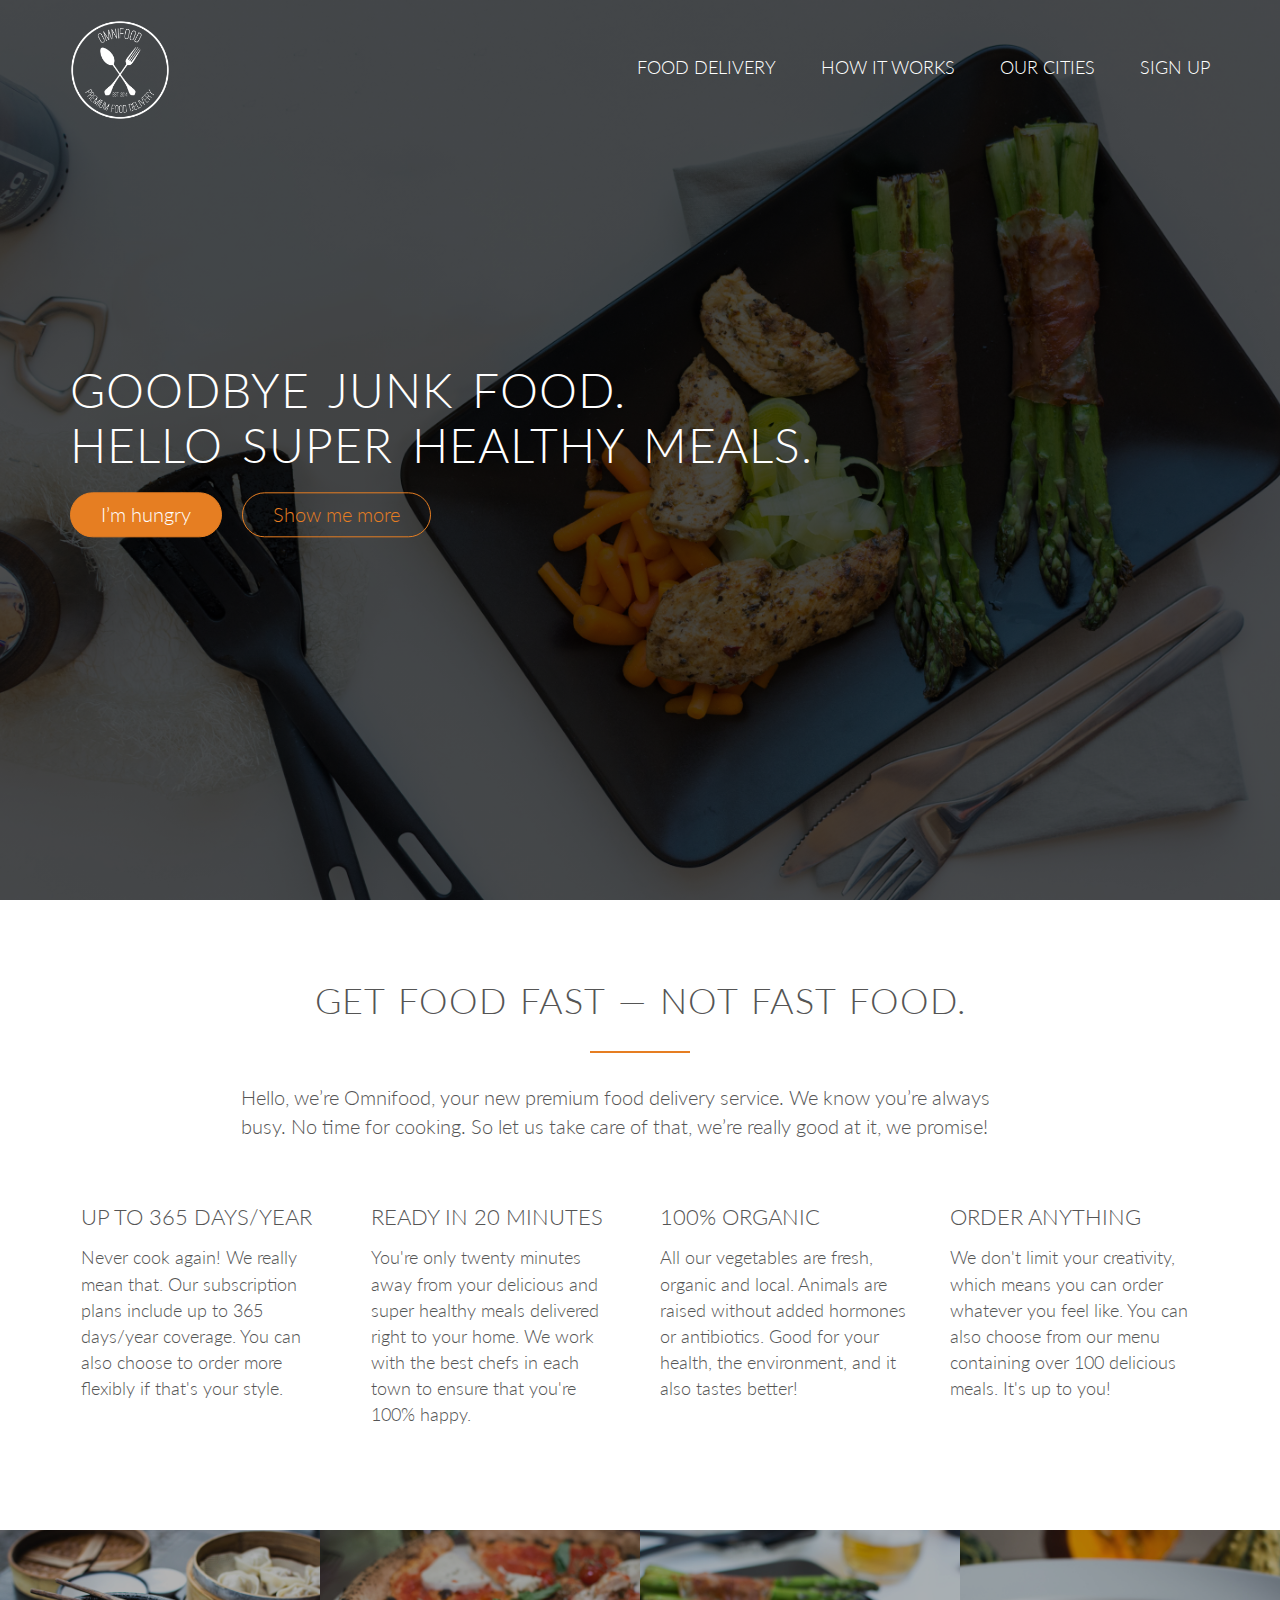
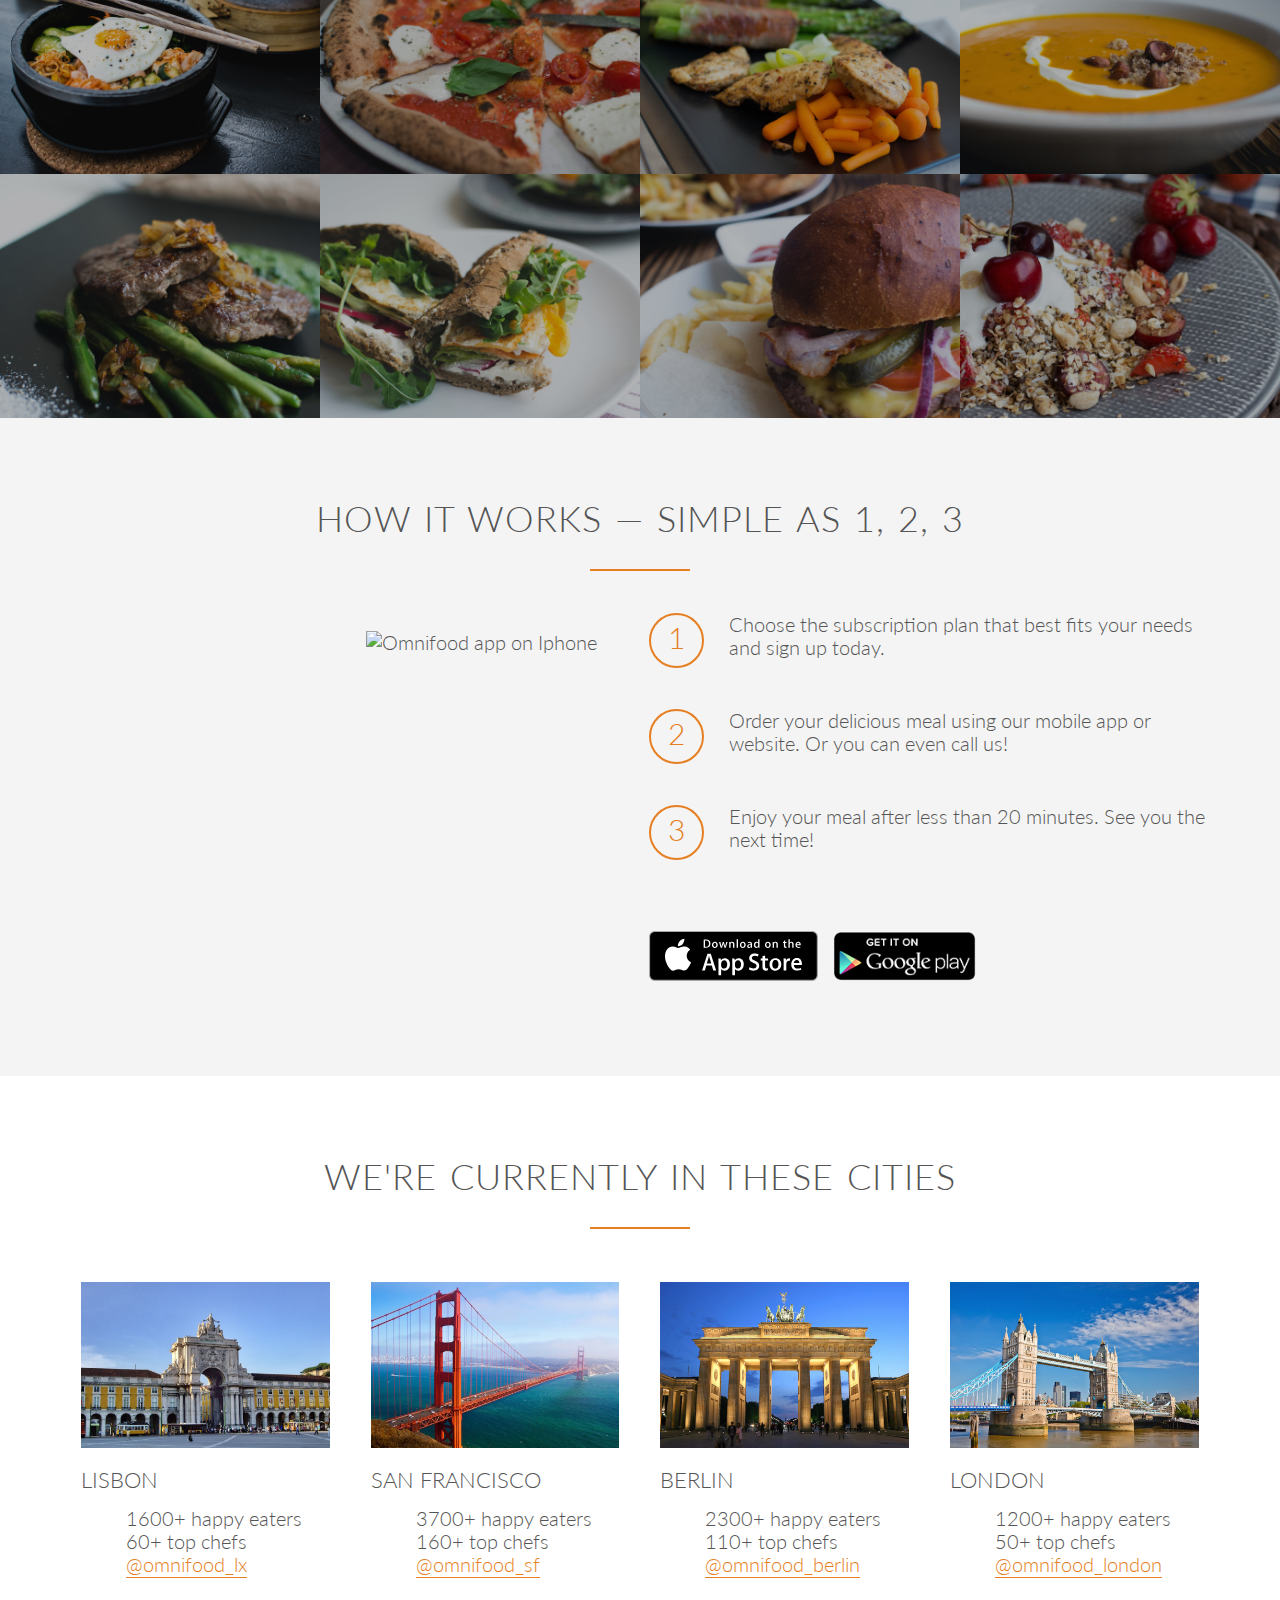
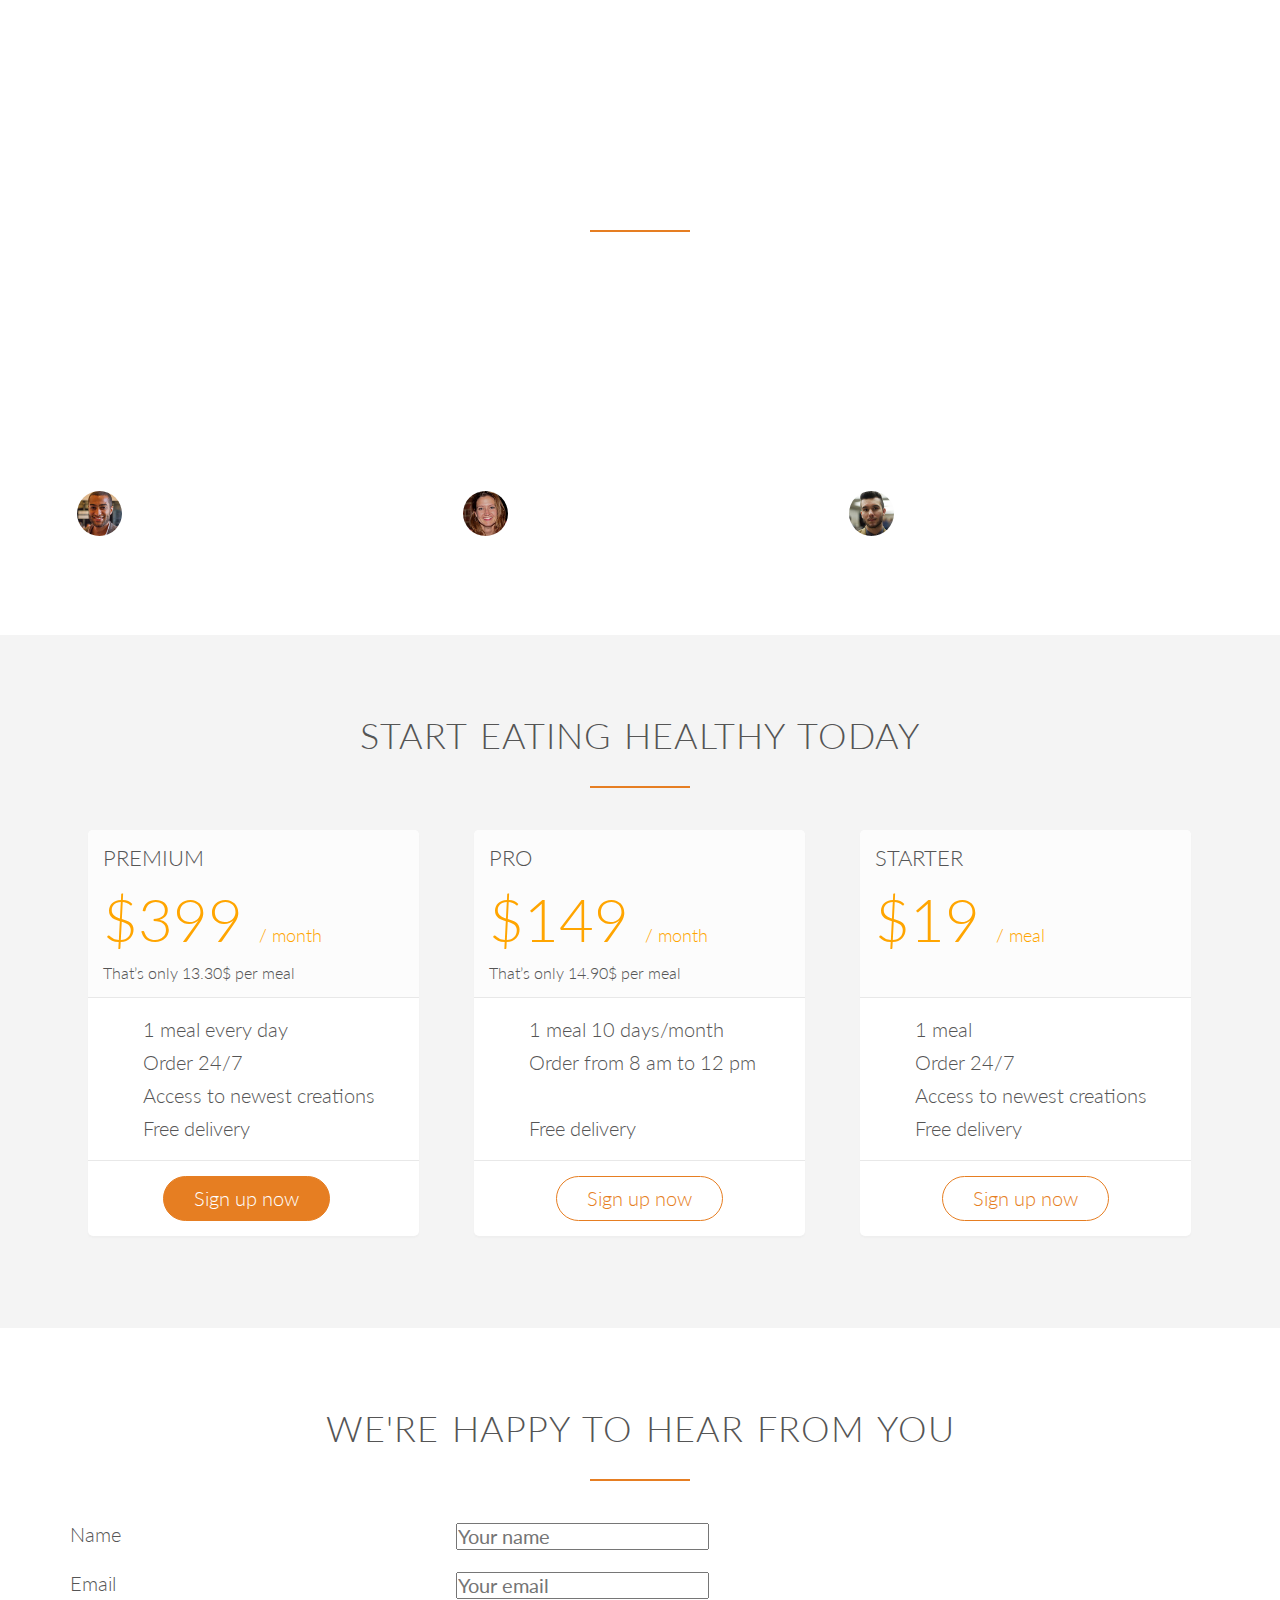
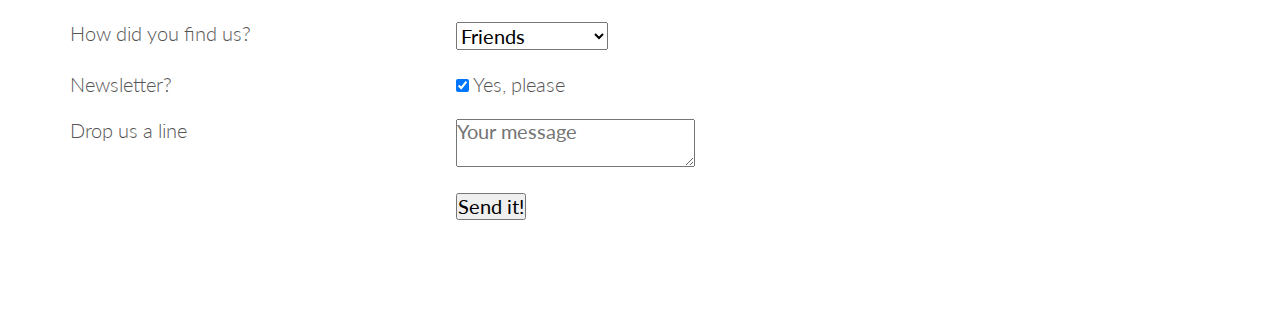
==== Omnifood/index.html @ b16c2796 "Added Form" ====
<!DOCTYPE html>
<html lang="en" dir="ltr">
  <head>
    <link rel="stylesheet" type="text/css" href="vendors/css/normalize.css">
    <link rel="stylesheet" type="text/css" href="vendors/css/Grid.css">
    <script src="https://unpkg.com/ionicons@4.2.2/dist/ionicons.js"></script>
    <link rel="stylesheet" type="text/css" href="resources/css/style.css">
    <link href="https://fonts.googleapis.com/css?family=Lato:100,300,300i,400" rel="stylesheet">
    <title>Omnifood</title>
  </head>
  <body>
    <header>
      <nav>
        <div class="row">
          <img src="resources/img/logo-white.png" alt="Omnifood logo" class="logo">
          <ul class="main-nav">
            <li><a href="#">Food delivery</a></li>
            <li><a href="#">How it works</a></li>
            <li><a href="#">Our cities</a></li>
            <li><a href="#">Sign up</a></li>
          </ul>
        </div>
      </nav>
      <div class="hero-text-box">
        <h1>Goodbye junk food.<br>Hello super healthy meals.</h1>
        <a class="btn btn-full" href="#">I’m hungry</a>
        <a class="btn btn-ghost"href="#">Show me more</a>
      </div>
    </header>
<!-- section features -->
    <section class="section-features">
      <div class="row">
        <h2>Get food fast &mdash; not fast food.</h2>
        <p class="long-copy">
          Hello, we’re Omnifood, your new premium food delivery service. We know you’re always busy. No time for cooking. So let us take care of that, we’re really good at it, we promise!
        </p>
      </div>

      <div class="row">
        <div class="col span-1-of-4 box">
          <ion-icon name="infinite"></ion-icon>
          <h3>Up to 365 days/year</h3>
          <p>
            Never cook again! We really mean that. Our subscription plans include up to 365 days/year coverage. You can also choose to order more flexibly if that's your style.
          </p>
        </div>

        <div class="col span-1-of-4 box">
          <ion-icon name="stopwatch"></ion-icon>
          <h3>Ready in 20 minutes</h3>
          <p>
            You're only twenty minutes away from your delicious and super healthy meals delivered right to your home. We work with the best chefs in each town to ensure that you're 100% happy.
          </p>
        </div>

        <div class="col span-1-of-4 box">
          <ion-icon name="nutrition"></ion-icon>
          <h3>100% organic</h3>
          <p>
            All our vegetables are fresh, organic and local. Animals are raised without added hormones or antibiotics. Good for your health, the environment, and it also tastes better!
          </p>
        </div>

        <div class="col span-1-of-4 box">
          <ion-icon name="cart"></ion-icon>
          <h3>Order anything</h3>
          <p>
            We don't limit your creativity, which means you can order whatever you feel like. You can also choose from our menu containing over 100 delicious meals. It's up to you!
          </p>
        </div>
      </div>
    </section>
<!-- Meals -->
      <section class="section-meals">
        <ul class="meals-showcase clearfix">
          <li>
            <figure class="meal-photo">
              <img src="resources/img/1.jpg" alt="Korean bibimbap with egg and vegetables">
            </figure>
          </li>

          <li>
            <figure class="meal-photo">
              <img src="resources/img/2.jpg" alt="Simple italian pizza with cherry tomatoes">
            </figure>
          </li>

          <li>
            <figure class="meal-photo">
              <img src="resources/img/3.jpg" alt="Chicken breast steak with vegetables ">
            </figure>
          </li>

          <li>
            <figure class="meal-photo">
              <img src="resources/img/4.jpg" alt="Autumn pumpkin soup">
            </figure>
          </li>
        </ul>
        <ul class="meals-showcase clearfix">
          <li>
            <figure class="meal-photo">
              <img src="resources/img/5.jpg" alt="Paleo beef steak with vegetables">
            </figure>
          </li>

          <li>
            <figure class="meal-photo">
              <img src="resources/img/6.jpg" alt="Healthy baguette with egg and vegetables">
            </figure>
          </li>

          <li>
            <figure class="meal-photo">
              <img src="resources/img/7.jpg" alt="Burger with cheddar and bacon">
            </figure>
          </li>

          <li>
            <figure class="meal-photo">
              <img src="resources/img/8.jpg" alt="Granola with cherries and strawberries">
            </figure>
          </li>
        </ul>
      </section>
<!-- how it works -->
      <section class="section-steps">
        <div class="row">
          <h2>How it works &mdash; Simple as 1, 2, 3</h2>
        </div>
        <div class="row">
          <div class="col span-1-of-2 steps-box">
            <img src="resources/img/app-Iphone.png" alt="Omnifood app on Iphone" class="app-screen">
          </div>
          <div class="col span-1-of-2">
            <div class="works-step">
              <div>1</div>
              <p>Choose the subscription plan that best fits your needs and sign up today.</p>
            </div>

            <div class="works-step">
              <div>2</div>
              <p>Order your delicious meal using our mobile app or website. Or you can even call us!</p>
            </div>

            <div class="works-step">
              <div>3</div>
              <p>Enjoy your meal after less than 20 minutes. See you the next time!</p>
            </div>

            <a href="#" class="btn-app"><img src="resources/img/download-app.svg" alt="App store Button"></a>
            <a href="#" class="btn-app"><img src="resources/img/download-app-android.png" alt="Play store Button"></a>
          </div>
        </div>
      </section>
<!-- section cities-->
      <section class="section-cities">
        <div class="row">
          <h2>We're currently in these cities</h2>
        </div>
<!-- Lisbon -->
        <div class="row">
          <div class="col span-1-of-4 box">
            <img src="resources/img/lisbon-3.jpg" alt="Lisbon">
            <h3>Lisbon</h3>
              <div class="city-feature">
                <ion-icon name="person"></ion-icon>
                1600+ happy eaters
              </div>

              <div class="city-feature">
                <ion-icon name="star"></ion-icon>
                60+ top chefs
              </div>

              <div class="city-feature">
                <ion-icon name="logo-twitter"></ion-icon>
                  <a href="#">@omnifood_lx</a>
              </div>
            </div>
<!-- san francisco -->
            <div class="col span-1-of-4 box">
              <img src="resources/img/san-francisco.jpg" alt="san francisco">
              <h3>San Francisco</h3>
                <div class="city-feature">
                  <ion-icon name="person"></ion-icon>
                  3700+ happy eaters
                </div>

                <div class="city-feature">
                  <ion-icon name="star"></ion-icon>
                  160+ top chefs
                </div>

                <div class="city-feature">
                  <ion-icon name="logo-twitter"></ion-icon>
                    <a href="#">@omnifood_sf</a>
                </div>
              </div>
<!-- Berlin -->
              <div class="col span-1-of-4 box">
                <img src="resources/img/berlin.jpg" alt="Berlin">
                <h3>Berlin</h3>
                  <div class="city-feature">
                    <ion-icon name="person"></ion-icon>
                    2300+ happy eaters
                  </div>

                  <div class="city-feature">
                    <ion-icon name="star"></ion-icon>
                    110+ top chefs
                  </div>

                  <div class="city-feature">
                    <ion-icon name="logo-twitter"></ion-icon>
                      <a href="#">@omnifood_berlin</a>
                  </div>
                </div>
<!-- London -->
                <div class="col span-1-of-4 box">
                  <img src="resources/img/london.jpg" alt="London">
                  <h3>London</h3>
                    <div class="city-feature">
                      <ion-icon name="person"></ion-icon>
                      1200+ happy eaters
                    </div>

                    <div class="city-feature">
                      <ion-icon name="star"></ion-icon>
                      50+ top chefs
                    </div>

                    <div class="city-feature">
                      <ion-icon name="logo-twitter"></ion-icon>
                      <a href="#">@omnifood_london</a>
                    </div>
                  </div>
                </div>
              </section>
  <!-- section testimonials-->
      <section class="section-testimonials">
        <div class="row">
          <h2>Our customers can't live without us</h2>
        </div>
        <div class="row">
          <div class="col span-1-of-3">
            <blockquote>
              Omnifood is just awesome! I just launched a startup which leaves me with no time for cooking, so Omnifood is a life-saver. Now that I got used to it, I couldn't live without my daily meals!
            <cite><img src="resources/img/customer-1.jpg" alt="Alberto Duncan">Alberto Duncan</cite>
            </blockquote>
          </div>

          <div class="col span-1-of-3">
            <blockquote>
              Inexpensive, healthy and great-tasting meals, delivered right to my home. We have lots of food delivery here in Lisbon, but no one comes even close to Omifood. Me and my family are so in love!
            <cite><img src="resources/img/customer-2.jpg" alt="Joana Silva">Joana Silva</cite>
            </blockquote>
          </div>

          <div class="col span-1-of-3">
            <blockquote>
              I was looking for a quick and easy food delivery service in San Franciso. I tried a lot of them and ended up with Omnifood. Best food delivery service in the Bay Area. Keep up the great work!
            <cite><img src="resources/img/customer-3.jpg" alt="Milton Chapman">Milton Chapman</cite>
            </blockquote>
          </div>
        </div>

      </section>


    <section class="section-plans">
      <div class="row">
        <h2>Start eating healthy today</h2>
        <div class="row">
          <div class="col span-1-of-3">
            <div class="plan-box">
              <div>
                <h3>Premium</h3>
                <p class="plan-price">$399 <span>/ month</span></p>
                <p class="plan-price-meal">That’s only 13.30$ per meal</p>
              </div>
              <div>
                <ul>
                  <li><ion-icon name="checkmark"></ion-icon>1 meal every day</li>
                  <li><ion-icon name="checkmark"></ion-icon>Order 24/7</li>
                  <li><ion-icon name="checkmark"></ion-icon>Access to newest creations</li>
                  <li><ion-icon name="checkmark"></ion-icon>Free delivery</li>

                </ul>
              </div>
              <div>
                <a href="#" class="btn btn-full">Sign up now</a>
              </div>
            </div>
          </div>
<!-- Pro -->
              <div class="col span-1-of-3">
                <div class="plan-box">
                  <div>
                    <h3>Pro</h3>
                    <p class="plan-price">$149 <span>/ month</span></p>
                    <p class="plan-price-meal">That’s only 14.90$ per meal</p>
                  </div>
                  <div>
                    <ul>
                      <li><ion-icon name="checkmark"></ion-icon>1 meal 10 days/month</li>
                      <li><ion-icon name="checkmark"></ion-icon>Order from 8 am to 12 pm</li>
                      <li><ion-icon name="close"></ion-icon></li>
                      <li><ion-icon name="checkmark"></ion-icon>Free delivery</li>

                    </ul>
                  </div>
                  <div>
                    <a href="#" class="btn btn-ghost">Sign up now</a>
                  </div>
                </div>
              </div>
<!-- starter -->
                  <div class="col span-1-of-3">
                    <div class="plan-box">
                      <div>
                        <h3>Starter</h3>
                        <p class="plan-price">$19 <span>/ meal</span></p>
                        <p class="plan-price-meal">&nbsp;</p>
                      </div>
                      <div>
                        <ul>
                          <li><ion-icon name="checkmark"></ion-icon>1 meal</li>
                          <li><ion-icon name="checkmark"></ion-icon>Order 24/7</li>
                          <li><ion-icon name="checkmark"></ion-icon>Access to newest creations</li>
                          <li><ion-icon name="checkmark"></ion-icon>Free delivery</li>

                        </ul>
                      </div>
                      <div>
                        <a href="#" class="btn btn-ghost">Sign up now</a>
                      </div>
                    </div>
                  </div>




            </div>
          </div>
        </div>
      </div>
    </section>
<!--FORM --->
  <section class="section-form">
    <div class="row">
      <h2>We're happy to hear from you</h2>
    </div>
    <div class="row">
      <form class="contact-form" action="#" method="post">
        <div class="row">
          <div class="col span-1-of-3">
            <label for="name">Name</label>
          </div>
          <div class="col span-2-of-3">
            <input type="text" name="name" id="name" placeholder="Your name" required>
          </div>
        </div>

        <div class="row">
          <div class="col span-1-of-3">
            <label for="email">Email</label>
          </div>
          <div class="col span-2-of-3">
            <input type="email" name="email" id="email" placeholder="Your email" required>
          </div>
        </div>

        <div class="row">
          <div class="col span-1-of-3">
            <label for="find-us">How did you find us?</label>
          </div>
          <div class="col span-2-of-3">
            <select id="find-us" name="find-us">
              <option value="friends" selected>Friends</option>
              <option value="search">Search engine</option>
              <option value="ad">Advertisement</option>
              <option value="other">Other</option>
            </select>
          </div>
        </div>

        <div class="row">
          <div class="col span-1-of-3">
            <label>Newsletter?</label>
          </div>
          <div class="col span-2-of-3">
            <input type="checkbox" name="news" id="news" checked> Yes, please
          </div>
        </div>

        <div class="row">
          <div class="col span-1-of-3">
            <label>Drop us a line</label>
          </div>
          <div class="col span-2-of-3">
            <textarea name="message" placeholder="Your message"></textarea>
          </div>
        </div>

        <div class="row">
          <div class="col span-1-of-3">
            <label>&nbsp;</label>
          </div>
          <div class="col span-2-of-3">
            <input type="submit" value="Send it!">
          </div>
        </div>

      </form>
    </div>
  </section>

  </body>
</html>
---- Omnifood/vendors/css/Grid.css ----
/*  SECTIONS  ============================================================================= */

.section {
	clear: both;
	padding: 0px;
	margin: 0px;
}

/*  GROUPING  ============================================================================= */

.row {
    zoom: 1; /* For IE 6/7 (trigger hasLayout) */
}

.row:before,
.row:after {
    content:"";
    display:table;
}
.row:after {
    clear:both;
}

/*  GRID COLUMN SETUP   ==================================================================== */

.col {
	display: block;
	float:left;
	margin: 1% 0 1% 1.6%;
}

.col:first-child { margin-left: 0; } /* all browsers except IE6 and lower */


/*  REMOVE MARGINS AS ALL GO FULL WIDTH AT 480 PIXELS */

@media only screen and (max-width: 480px) {
	.col { 
		/*margin: 1% 0 1% 0%;*/
        margin: 0;
	}
}


/*  GRID OF TWO   ============================================================================= */


.span-2-of-2 {
	width: 100%;
}

.span-1-of-2 {
	width: 49.2%;
}

/*  GO FULL WIDTH AT LESS THAN 480 PIXELS */

@media only screen and (max-width: 480px) {
	.span-2-of-2 {
		width: 100%; 
	}
	.span-1-of-2 {
		width: 100%; 
	}
}


/*  GRID OF THREE   ============================================================================= */

	
.span-3-of-3 {
	width: 100%; 
}

.span-2-of-3 {
	width: 66.13%; 
}

.span-1-of-3 {
	width: 32.26%; 
}


/*  GO FULL WIDTH AT LESS THAN 480 PIXELS */

@media only screen and (max-width: 480px) {
	.span-3-of-3 {
		width: 100%; 
	}
	.span-2-of-3 {
		width: 100%; 
	}
	.span-1-of-3 {
		width: 100%;
	}
}

/*  GRID OF FOUR   ============================================================================= */

	
.span-4-of-4 {
	width: 100%; 
}

.span-3-of-4 {
	width: 74.6%; 
}

.span-2-of-4 {
	width: 49.2%; 
}

.span-1-of-4 {
	width: 23.8%; 
}


/*  GO FULL WIDTH AT LESS THAN 480 PIXELS */

@media only screen and (max-width: 480px) {
	.span-4-of-4 {
		width: 100%; 
	}
	.span-3-of-4 {
		width: 100%; 
	}
	.span-2-of-4 {
		width: 100%; 
	}
	.span-1-of-4 {
		width: 100%; 
	}
}


/*  GRID OF FIVE   ============================================================================= */

	
.span-5-of-5 {
	width: 100%;
}

.span-4-of-5 {
  	width: 79.68%; 
}

.span-3-of-5 {
  	width: 59.36%; 
}

.span-2-of-5 {
  	width: 39.04%;
}

.span-1-of-5 {
  	width: 18.72%;
}


/*  GO FULL WIDTH AT LESS THAN 480 PIXELS */

@media only screen and (max-width: 480px) {
	.span-5-of-5 {
		width: 100%; 
	}
	.span-4-of-5 {
		width: 100%; 
	}
	.span-3-of-5 {
		width: 100%; 
	}
	.span-2-of-5 {
		width: 100%; 
	}
	.span-1-of-5 {
		width: 100%; 
	}
}


/*  GRID OF SIX   ============================================================================= */


.span-6-of-6 {
	width: 100%;
}

.span-5-of-6 {
  	width: 83.06%;
}

.span-4-of-6 {
  	width: 66.13%;
}

.span-3-of-6 {
  	width: 49.2%;
}

.span-2-of-6 {
  	width: 32.26%;
}

.span-1-of-6 {
  	width: 15.33%;
}


/*  GO FULL WIDTH AT LESS THAN 480 PIXELS */

@media only screen and (max-width: 480px) {
	.span-6-of-6 {
		width: 100%; 
	}
	.span-5-of-6 {
		width: 100%; 
	}
	.span-4-of-6 {
		width: 100%; 
	}
	.span-3-of-6 {
		width: 100%; 
	}
	.span-2-of-6 {
		width: 100%; 
	}
	.span-1-of-6 {
		width: 100%; 
	}
}



/*  GRID OF SEVEN   ============================================================================= */


.span-7-of-7 {
	width: 100%;
}

.span-6-of-7 {
	width: 85.48%;
}

.span-5-of-7 {
  	width: 70.97%;
}

.span-4-of-7 {
  	width: 56.45%;
}

.span-3-of-7 {
  	width: 41.94%;
}

.span-2-of-7 {
  	width: 27.42%;
}

.span-1-of-7 {
  	width: 12.91%;
}


/*  GO FULL WIDTH AT LESS THAN 480 PIXELS */

@media only screen and (max-width: 480px) {
	.span-7-of-7 {
		width: 100%; 
	}
	.span-6-of-7 {
		width: 100%; 
	}
	.span-5-of-7 {
		width: 100%; 
	}
	.span-4-of-7 {
		width: 100%; 
	}
	.span-3-of-7 {
		width: 100%; 
	}
	.span-2-of-7 {
		width: 100%; 
	}
	.span-1-of-7 {
		width: 100%; 
	}
}


/*  GRID OF EIGHT   ============================================================================= */

	
.span-8-of-8 {
	width: 100%;
}

.span-7-of-8 {
	width: 87.3%; 
}

.span-6-of-8 {
	width: 74.6%; 
}

.span-5-of-8 {
	width: 61.9%; 
}

.span-4-of-8 {
	width: 49.2%; 
}

.span-3-of-8 {
	width: 36.5%;
}

.span-2-of-8 {
	width: 23.8%; 
}

.span-1-of-8 {
	width: 11.1%; 
}


/*  GO FULL WIDTH AT LESS THAN 480 PIXELS */

@media only screen and (max-width: 480px) {
	.span-8-of-8 {
		width: 100%; 
	}
	.span-7-of-8 {
		width: 100%; 
	}
	.span-6-of-8 {
		width: 100%; 
	}
	.span-5-of-8 {
		width: 100%; 
	}
	.span-4-of-8 {
		width: 100%; 
	}
	.span-3-of-8 {
		width: 100%; 
	}
	.span-2-of-8 {
		width: 100%; 
	}
	.span-1-of-8 {
		width: 100%; 
	}
}


/*  GRID OF NINE   ============================================================================= */


.span-9-of-9 {
	width: 100%;
}

.span-8-of-9 {
	width: 88.71%;
}

.span-7-of-9 {
	width: 77.42%; 
}

.span-6-of-9 {
	width: 66.13%; 
}

.span-5-of-9 {
	width: 54.84%; 
}

.span-4-of-9 {
	width: 43.55%; 
}

.span-3-of-9 {
	width: 32.26%;
}

.span-2-of-9 {
	width: 20.97%; 
}

.span-1-of-9 {
	width: 9.68%; 
}


/*  GO FULL WIDTH AT LESS THAN 480 PIXELS */

@media only screen and (max-width: 480px) {
	.span-9-of-9 {
		width: 100%; 
	}
	.span-8-of-9 {
		width: 100%; 
	}
	.span-7-of-9 {
		width: 100%; 
	}
	.span-6-of-9 {
		width: 100%; 
	}
	.span-5-of-9 {
		width: 100%; 
	}
	.span-4-of-9 {
		width: 100%; 
	}
	.span-3-of-9 {
		width: 100%; 
	}
	.span-2-of-9 {
		width: 100%; 
	}
	.span-1-of-9 {
		width: 100%; 
	}
}


/*  GRID OF TEN   ============================================================================= */


.span-10-of-10 {
	width: 100%;
}

.span-9-of-10 {
	width: 89.84%;
}

.span-8-of-10 {
	width: 79.68%;
}

.span-7-of-10 {
	width: 69.52%; 
}

.span-6-of-10 {
	width: 59.36%; 
}

.span-5-of-10 {
	width: 49.2%; 
}

.span-4-of-10 {
	width: 39.04%; 
}

.span-3-of-10 {
	width: 28.88%;
}

.span-2-of-10 {
	width: 18.72%; 
}

.span-1-of-10 {
	width: 8.56%; 
}


/*  GO FULL WIDTH AT LESS THAN 480 PIXELS */

@media only screen and (max-width: 480px) {
	.span-10-of-10 {
		width: 100%; 
	}
	.span-9-of-10 {
		width: 100%; 
	}
	.span-8-of-10 {
		width: 100%; 
	}
	.span-7-of-10 {
		width: 100%; 
	}
	.span-6-of-10 {
		width: 100%; 
	}
	.span-5-of-10 {
		width: 100%; 
	}
	.span-4-of-10 {
		width: 100%; 
	}
	.span-3-of-10 {
		width: 100%; 
	}
	.span-2-of-10 {
		width: 100%; 
	}
	.span-1-of-10 {
		width: 100%; 
	}
}


/*  GRID OF ELEVEN   ============================================================================= */

.span-11-of-11 {
	width: 100%;
}

.span-10-of-11 {
	width: 90.76%;
}

.span-9-of-11 {
	width: 81.52%;
}

.span-8-of-11 {
	width: 72.29%;
}

.span-7-of-11 {
	width: 63.05%; 
}

.span-6-of-11 {
	width: 53.81%; 
}

.span-5-of-11 {
	width: 44.58%; 
}

.span-4-of-11 {
	width: 35.34%; 
}

.span-3-of-11 {
	width: 26.1%;
}

.span-2-of-11 {
	width: 16.87%; 
}

.span-1-of-11 {
	width: 7.63%; 
}


/*  GO FULL WIDTH AT LESS THAN 480 PIXELS */

@media only screen and (max-width: 480px) {
	.span-11-of-11 {
		width: 100%; 
	}
	.span-10-of-11 {
		width: 100%; 
	}
	.span-9-of-11 {
		width: 100%; 
	}
	.span-8-of-11 {
		width: 100%; 
	}
	.span-7-of-11 {
		width: 100%; 
	}
	.span-6-of-11 {
		width: 100%; 
	}
	.span-5-of-11 {
		width: 100%; 
	}
	.span-4-of-11 {
		width: 100%; 
	}
	.span-3-of-11 {
		width: 100%; 
	}
	.span-2-of-11 {
		width: 100%; 
	}
	.span-1-of-11 {
		width: 100%; 
	}
}


/*  GRID OF TWELVE   ============================================================================= */

.span-12-of-12 {
	width: 100%;
}

.span-11-of-12 {
	width: 91.53%;
}

.span-10-of-12 {
	width: 83.06%;
}

.span-9-of-12 {
	width: 74.6%;
}

.span-8-of-12 {
	width: 66.13%;
}

.span-7-of-12 {
	width: 57.66%; 
}

.span-6-of-12 {
	width: 49.2%; 
}

.span-5-of-12 {
	width: 40.73%; 
}

.span-4-of-12 {
	width: 32.26%; 
}

.span-3-of-12 {
	width: 23.8%;
}

.span-2-of-12 {
	width: 15.33%; 
}

.span-1-of-12 {
	width: 6.86%; 
}


/*  GO FULL WIDTH AT LESS THAN 480 PIXELS */

@media only screen and (max-width: 480px) {
	.span-12-of-12 {
		width: 100%; 
	}
	.span-11-of-12 {
		width: 100%; 
	}
	.span-10-of-12 {
		width: 100%; 
	}
	.span-9-of-12 {
		width: 100%; 
	}
	.span-8-of-12 {
		width: 100%; 
	}
	.span-7-of-12 {
		width: 100%; 
	}
	.span-6-of-12 {
		width: 100%; 
	}
	.span-5-of-12 {
		width: 100%; 
	}
	.span-4-of-12 {
		width: 100%; 
	}
	.span-3-of-12 {
		width: 100%; 
	}
	.span-2-of-12 {
		width: 100%; 
	}
	.span-1-of-12 {
		width: 100%; 
	}
}
---- Omnifood/resources/css/style.css ----
/*
orange color: #e67e22;
*/
/* ------------------------------------- */
/* BASIC SETUP */
/* --------------------------------------*/

* {
  margin: 0;
  padding: 0;
  box-sizing: border-box;
}

html {
  background-color: #fff;
  color: #555;
  font-family: 'Lato', 'Arial', sans-serif;
  font-weight: 300;
  font-size: 20px;
  text-rendering: optimizeLegibility;
}

.clearfix {zoom: 1}
.clearfix:after{
  content: '.';
  clear: both;
  display: block;
  height: 0;
  visibility: hidden;
}


/* ------------------------------------- */
/* REUSABLE COMPONENTS */
/* --------------------------------------*/

.row {
  max-width: 1140px;
  margin: 0 auto;
}

section {
  padding: 80px 0;
}

.box{
  padding: 1%;
}
/* -------HEADINGS------- */

h1,
h2,
h3 {
  font-weight: 300;
  text-transform: uppercase;
}

h1{
  margin: 0;
  margin-bottom: 20px;
  color: #fff;
  font-size: 240%;
  word-spacing: 5px;
  letter-spacing: 1px;
}

h2 {
  font-size: 180%;
  word-spacing: 2px;
  text-align: center;
  margin-bottom: 30px;
  letter-spacing: 1px;
}

h2:after{
  display: block;
  height: 2px;
  background-color:#e67e22;
  content: "";
  width: 100px;
  margin: 0 auto;
  margin-top: 30px;
}

h3 {
  font-size: 110%;
  margin-bottom: 15px;
}
/* ------PARAGRAPHS------*/

.long-copy {
  line-height: 145%;
  width: 70%;
  margin-left: 15%;
}

.box p{
  font-size: 90%;
  line-height: 145%;
}

/* ------ICONS------*/

ion-icon {
  font-size: 300%;
  display: block;
  color: #e67e22;
  margin-bottom: 10px;
}

.city-feature ion-icon  {
  display: inline-block;
  width: 30px;
  text-align: center;
  font-size: 130%;
  color: #e67e22;
  line-height: 200%;
  vertical-align: middle;
  margin-top: -5px;
  margin-right: 10px;
}

.plan-box ion-icon  {
  display: inline-block;
  width: 30px;
  text-align: center;
  font-size: 130%;
  color: #e67e22;
  line-height: 200%;
  vertical-align: middle;
  margin-top: -5px;
  margin-right: 10px;
}

/* ------LINKS------*/

a:link,
a:visited{
  color: #e67e22;
  text-decoration: none;
  border-bottom: 1px solid #e67e22;
  padding-bottom: 1px;
  transition: border-bottom 0.2s, color 0.2s;
}

a:hover,
a:active{
  color: #555;
  border: 1px solid transparent;
}

/* ------BUTTONS------*/

.btn:link,
.btn:visited {
  display: inline-block;
  padding: 10px 30px;
  font-weight: 300;
  text-decoration: none;
  border-radius: 200px;
  transition: background-color 0.2s, border 0.2s, color 0.2s;
}

.btn-full:link,
.btn-full:visited {
  background-color: #e67e22;
  border: 1px solid #e67e22;
  color: #fff;
  margin-right: 15px;
}

.btn-ghost:link,
.btn-ghost:visited {
  border: 1px solid #e67e22;
  color: #e67e22;
}

.btn:hover,
.btn:active{
  background-color: #cf6d17;
}

.btn-full:hover,
.btn-full:active {
  background-color: #cf6d17;
}

.btn-ghost:hover,
.btn-ghost:active {
  border: 1px solid #cf6d17;
  color: #fff;
}

/* ------------------------------------- */
/* HEADER */
/* --------------------------------------*/

header {
  background-image: linear-gradient(rgba(0, 0, 0, 0.7), rgba(0, 0, 0, 0.7)), url(img/hero.jpg);
  background-size: cover;
  background-position: center;
  height: 100vh;
  background-attachment: fixed;
}

.hero-text-box {
  position: absolute;
  width: 1140px;
  top: 50%;
  left: 50%;
  transform: translate(-50%, -50%);
}

.logo {
  height: 100px;
  width: auto;
  float: left;
  margin-top: 20px;
}

.main-nav {
  float: right;
  list-style: none;
  margin-top: 55px;
}

.main-nav li {
  display: inline-block;
  margin-left: 40px;
}

.main-nav li a:link,
.main-nav li a:visited {
  padding: 8px 0;
  color: #fff;
  text-decoration: none;
  text-transform: uppercase;
  font-size: 90%;
  border-bottom: 2px solid transparent;
  transition: border-bottom 0.2s;
}

.main-nav li a:hover,
.main-nav li a:active {
  border-bottom: 2px solid #e67e22;
}


/* ------------------------------------- */
/* FEATURES */
/* --------------------------------------*/

.section-features .long-copy{
  margin-bottom: 30px;
}

/* ------------------------------------- */
/* MEALS */
/* --------------------------------------*/

.section-meals {
  padding: 0;
}

.meals-showcase {
  list-style: none;
  width: 100%;
}

.meals-showcase li {
  display: block;
  float:left;
  width: 25%;
}
.meal-photo{
  width: 100%;
  margin: 0;
  overflow: hidden;
  background-color: #000
}

.meal-photo img {
  opacity: 0.7;
  width: 100%;
  height: auto;
  transform: scale(1.15);
  transition: transform 0.5s, opacity 0.5s;
}

.meal-photo img:hover {
  opacity: 1;
  transform: scale(1.03);

}


/* ------------------------------------- */
/* HOW IT WORKS */
/* --------------------------------------*/

.section-steps {
  background-color: #f4f4f4;
}

.steps-box:first-child {
  text-align: right;
  padding-right: 3%;
  margin-top: 30px;
}

.steps-box:last-child {
  padding-left: 3%;
  margin-top: 70px;
}

.app-screen {
  width: 40%;
}

.works-step {
  margin-bottom: 50px;
}

.works-step:last-of-type{
  margin-bottom: 80px;
}

.works-step div{
  color: #e67e22;
  border: 2px solid #e67e22;
  display: inline-block;
  border-radius: 50%;
  height: 55px;
  width: 55px;
  text-align: center;
  padding: 5px;
  float: left;
  font-size: 150%;
  margin-right: 25px;
}

.btn-app:link,
.btn-app:visited{
  border: 0;
}

.btn-app img{
  height: 50px;
  width: auto;
  margin-right: 10px;
}


/* ------------------------------------- */
/* CITIES */
/* --------------------------------------*/

.box img{
  width: 100%;
  height: auto;
  margin-bottom: 15px;
}

.city-feature{

}




/* ------------------------------------- */
/* TESTIMONIALS */
/* --------------------------------------*/

.section-testimonials {
  background-image: linear-gradient(rgba(0, 0, 0, 0.8), rgba(0, 0, 0, 0.8)), url(img/back-customers.jpg);
  background-size: cover;
  color: #fff;
  background-attachment: fixed;
}

blockquote {
  padding: 2%;
  font-style: italic;
  line-height: 145%;
  position:relative;
  margin-top: 40px;
}

blockquote:before{
  content: "\201C";
  font-size: 500%;
  display: block;
  position: absolute;
  top: -5px;
  left: -5px;
}

cite {
  font-size: 90%;
  margin-top: 25px;
  display: block;
}

cite img{
  height: 45px;
  border-radius: 50%;
  margin-right: 10px;
  vertical-align: middle;
}




/* ------------------------------------- */
/* SIGN UP */
/* --------------------------------------*/

.section-plans{
  background-color: #f4f4f4;
}

.plan-box {
  background-color: #fff;
  border-radius: 5px;
  width: 90%;
  margin-left: 5%;
  box-shadow: 0 2px 2px #efefef;
}

.plan-box div{
  padding: 15px;
  border-bottom: 1px solid #e8e8e8;
}

.plan-box div:first-child{
  background-color: #fcfcfc;
  border-top-left-radius: 5px;
  border-top-right-radius: 5px;
}

.plan-box div:last-child{
  text-align: center;
  border: none;
}

.plan-price {
  font-size: 300%;
  margin-bottom: 10px;
  font-weight: 300;
  color: orange;
}

.plan-price span{
  font-size: 30%;
  font-weight: 300;
}

.plan-price-meal{
  font-size: 80%;
}

.plan-box ul{
  list-style: none;
}

.plan-box li {
  padding: 5px 0;
}
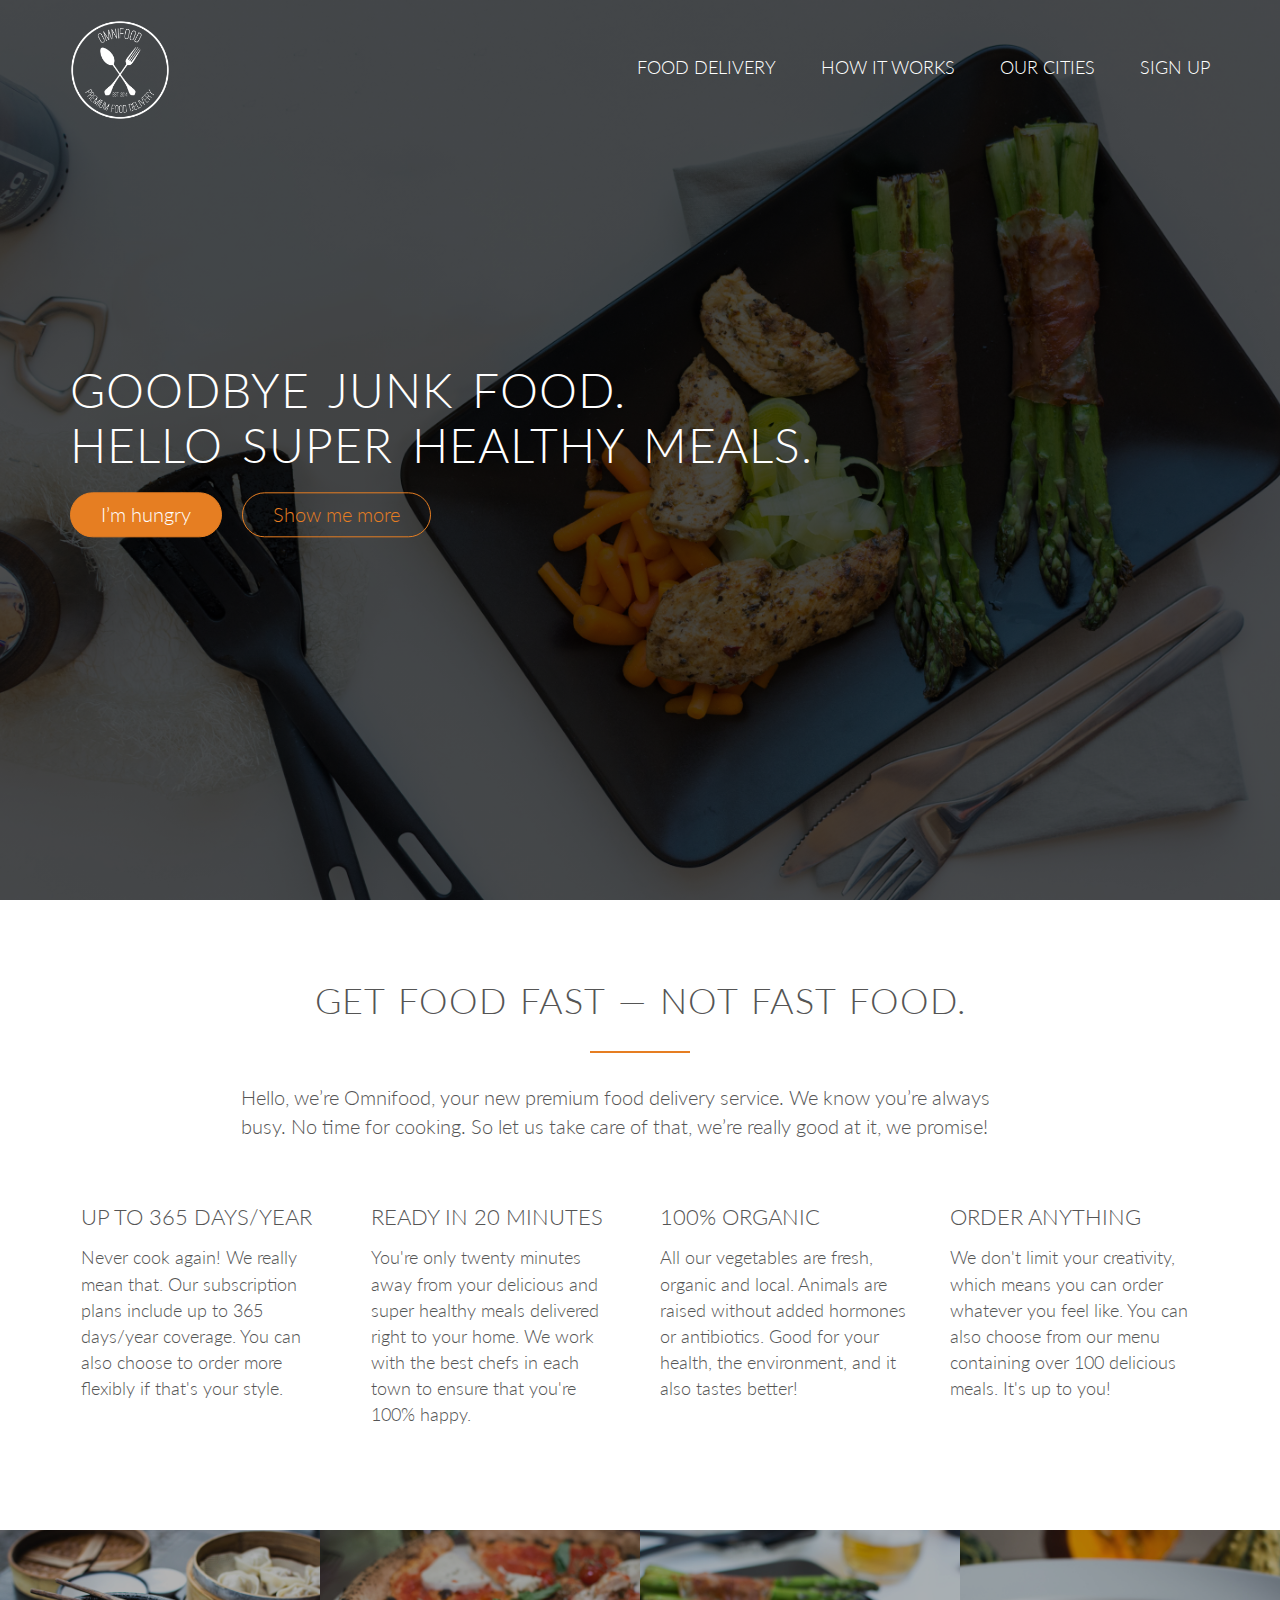
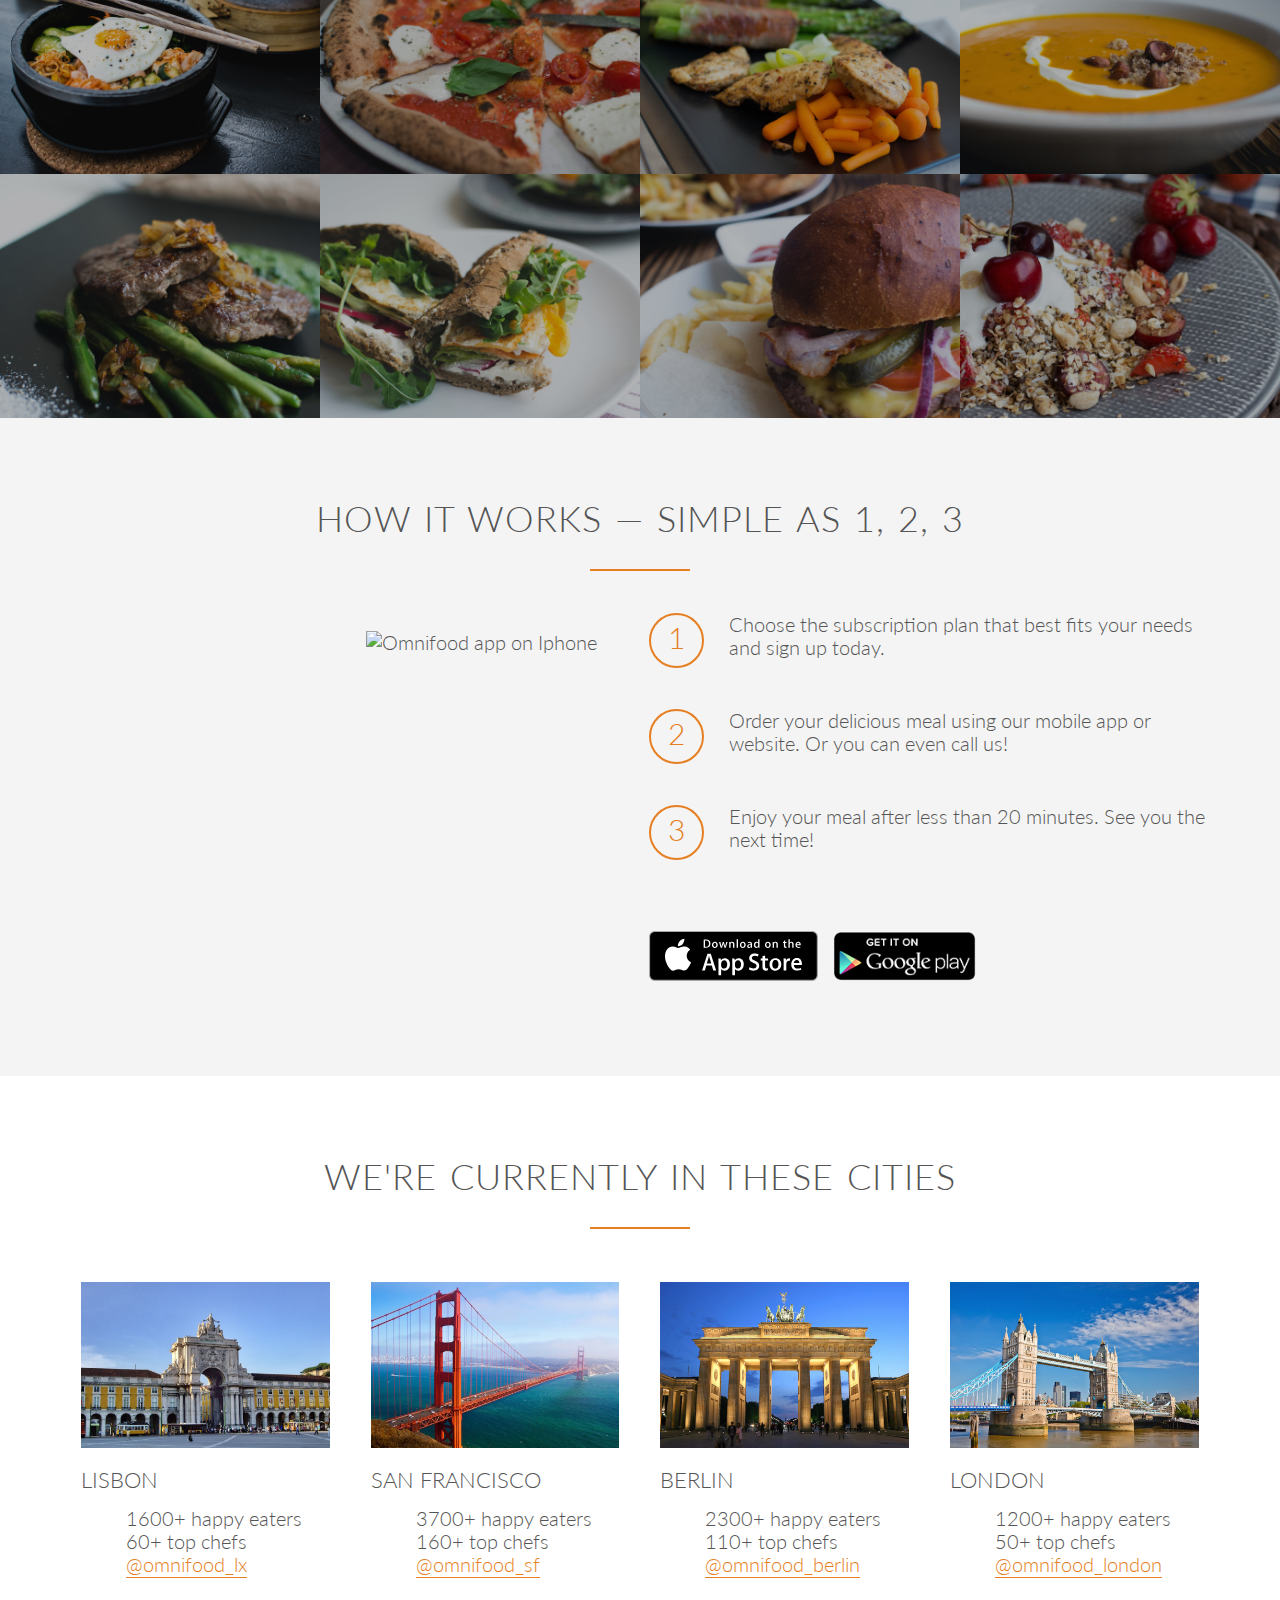
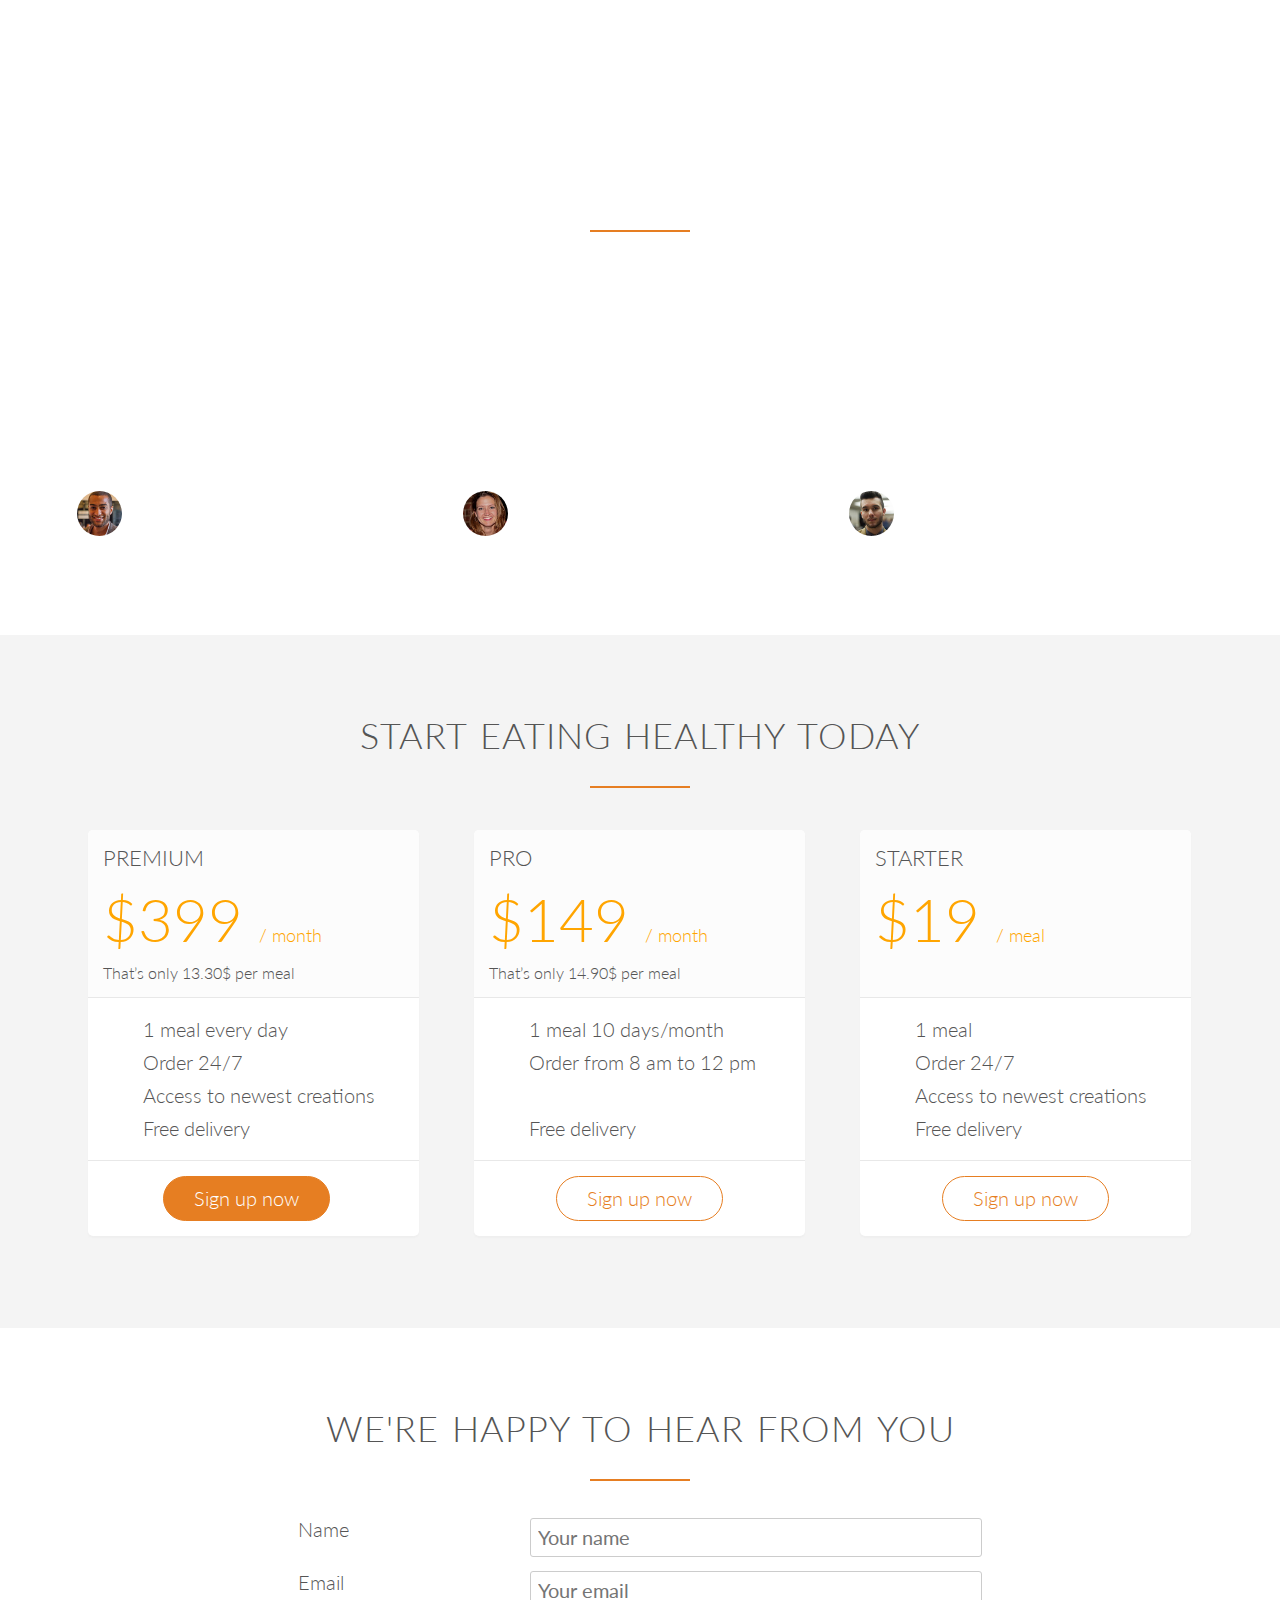
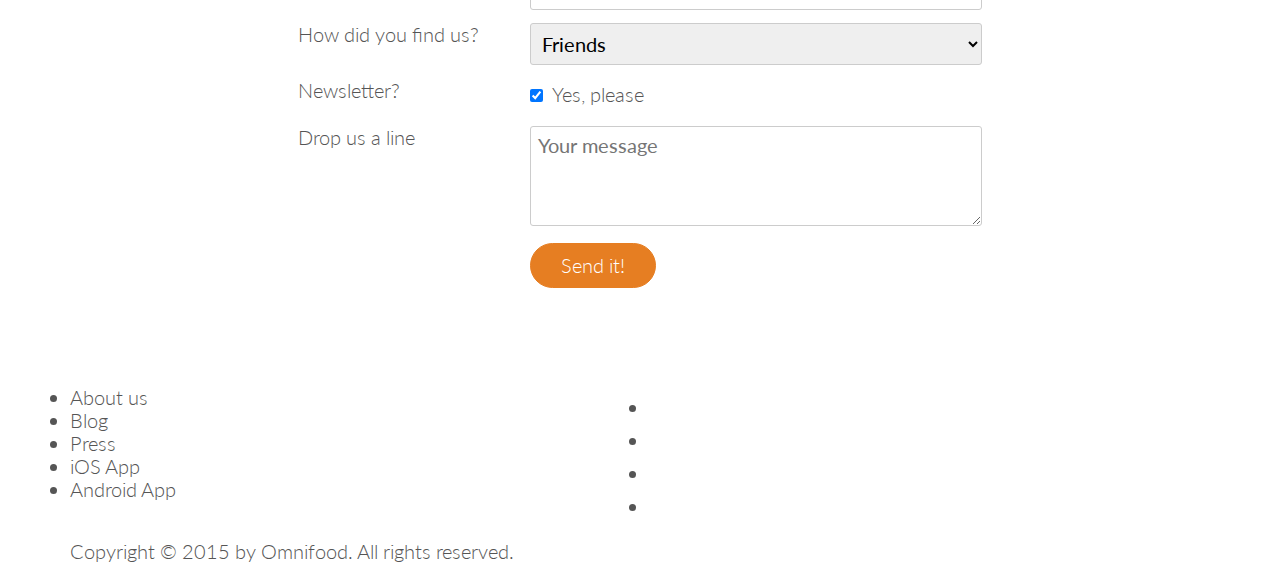
==== commit f7a318c5: "Added Footer" ====
--- a/Omnifood/index.html
+++ b/Omnifood/index.html
@@ -415,6 +415,31 @@
       </form>
     </div>
   </section>
+<!-- Footer ---->
+  <footer>
+    <div class="row">
+      <div class="col span-1-of-2">
+        <ul class="footer-nav">
+          <li><a href="#"></a>About us</li>
+          <li><a href="#"></a>Blog</li>
+          <li><a href="#"></a>Press</li>
+          <li><a href="#"></a>iOS App</li>
+          <li><a href="#"></a>Android App</li>
+        </ul>
+      </div>
+      <div class="col span-1-of-2">
+        <ul class="social-links">
+          <li><a href="#"></a><ion-icon name="logo-facebook"></ion-icon></li>
+          <li><a href="#"></a><ion-icon name="logo-twitter"></ion-icon></li>
+          <li><a href="#"></a><ion-icon name="logo-instagram"></ion-icon></li>
+          <li><a href="#"></a><ion-icon name="logo-googleplus"></ion-icon></li>
+        </ul>
+      </div>
+    </div>
+      <div class="row">
+        <p>Copyright &copy; 2015 by Omnifood. All rights reserved.</p>
+      </div>
+  </footer>
 
   </body>
 </html>
--- a/Omnifood/resources/css/style.css
+++ b/Omnifood/resources/css/style.css
@@ -152,7 +152,8 @@
 /* ------BUTTONS------*/
 
 .btn:link,
-.btn:visited {
+.btn:visited,
+input[type=submit] {
   display: inline-block;
   padding: 10px 30px;
   font-weight: 300;
@@ -162,7 +163,8 @@
 }
 
 .btn-full:link,
-.btn-full:visited {
+.btn-full:visited,
+input[type=submit] {
   background-color: #e67e22;
   border: 1px solid #e67e22;
   color: #fff;
@@ -176,7 +178,9 @@
 }
 
 .btn:hover,
-.btn:active{
+.btn:active,
+input[type=submit]:hover,
+input[type=submit]:active{
   background-color: #cf6d17;
 }
 
@@ -467,3 +471,32 @@
 .plan-box li {
   padding: 5px 0;
 }
+
+/* ------------------------------------- */
+/* FORM */
+/* --------------------------------------*/
+
+.contact-form{
+  width: 60%;
+  margin: 0 auto;
+}
+
+input[type=text],
+input[type=email],
+select,
+textarea{
+  width: 100%;
+  padding: 7px;
+  border-radius: 3px;
+  border: 1px solid #ccc;
+}
+
+textarea{
+  height: 100px;
+}
+
+input[type=checkbox]{
+  margin: 10px 5px 10px 0;
+}
+
+*:focus {outline: none;}
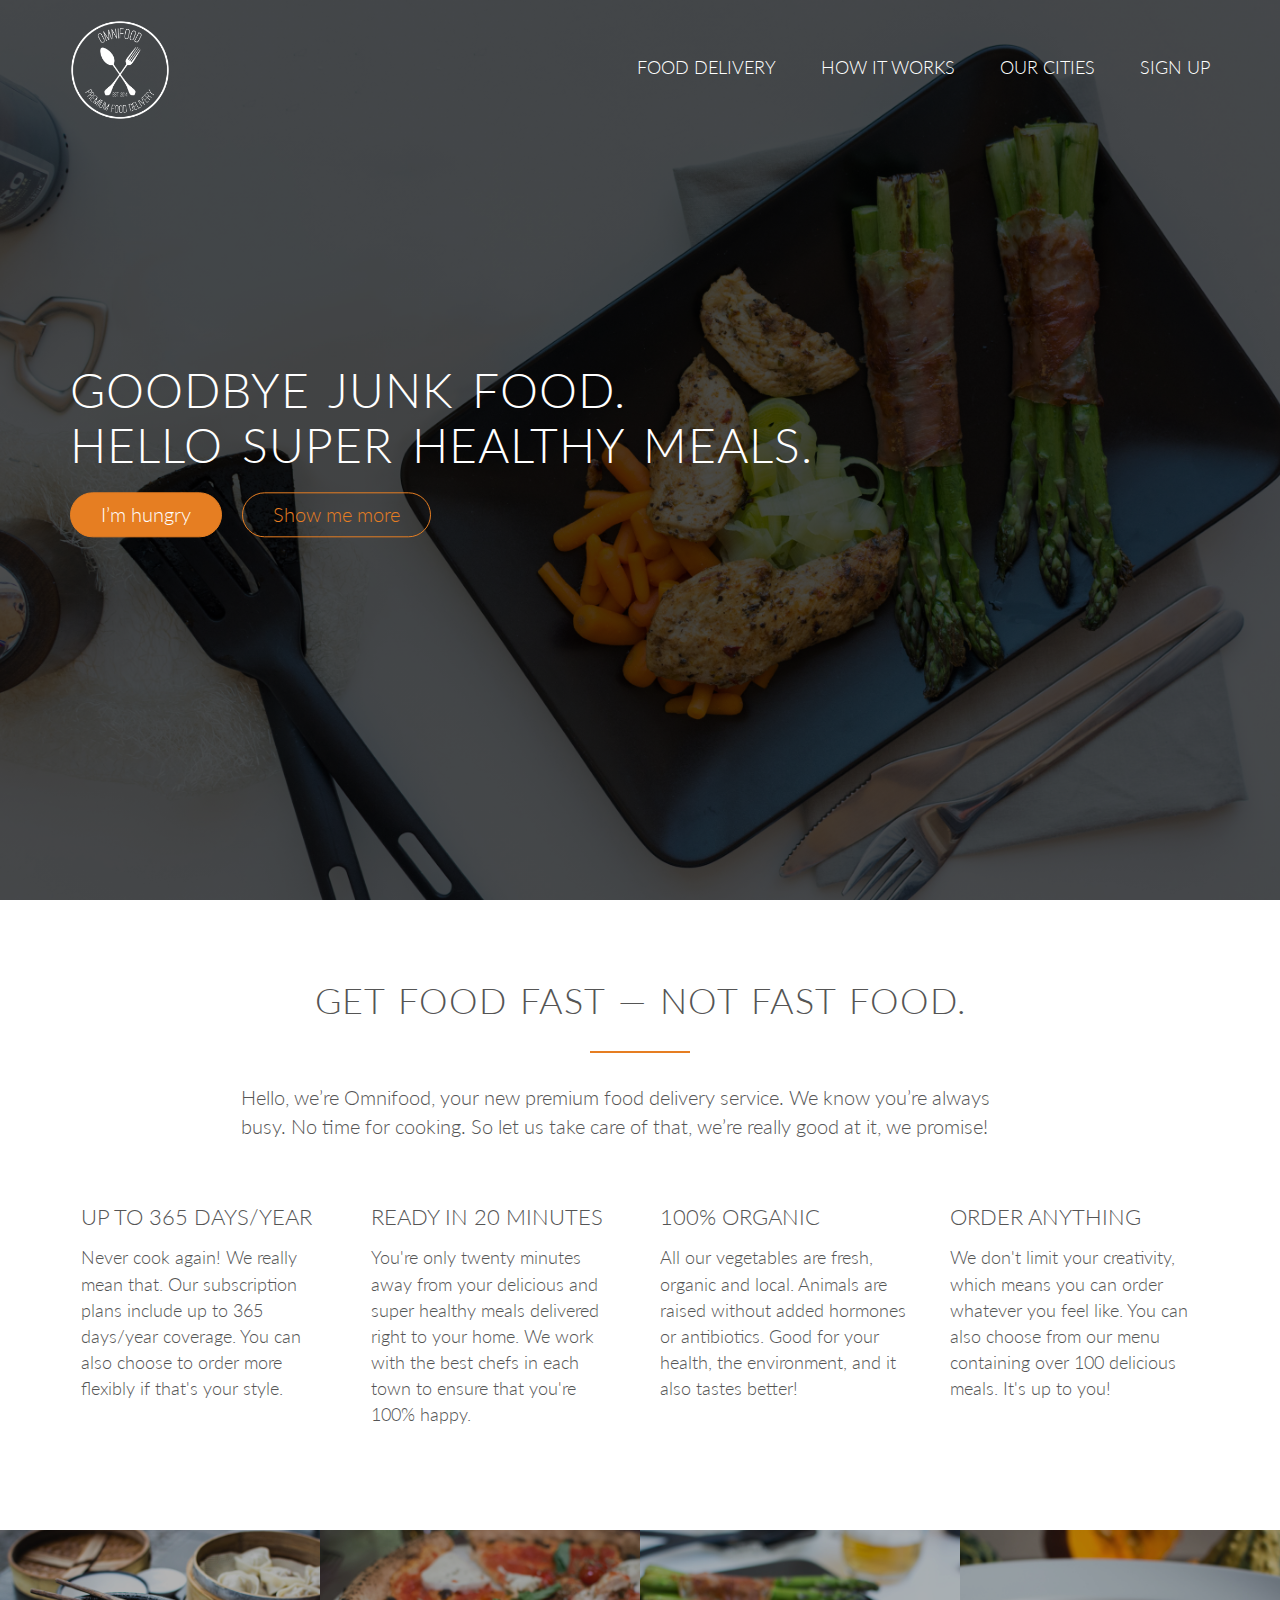
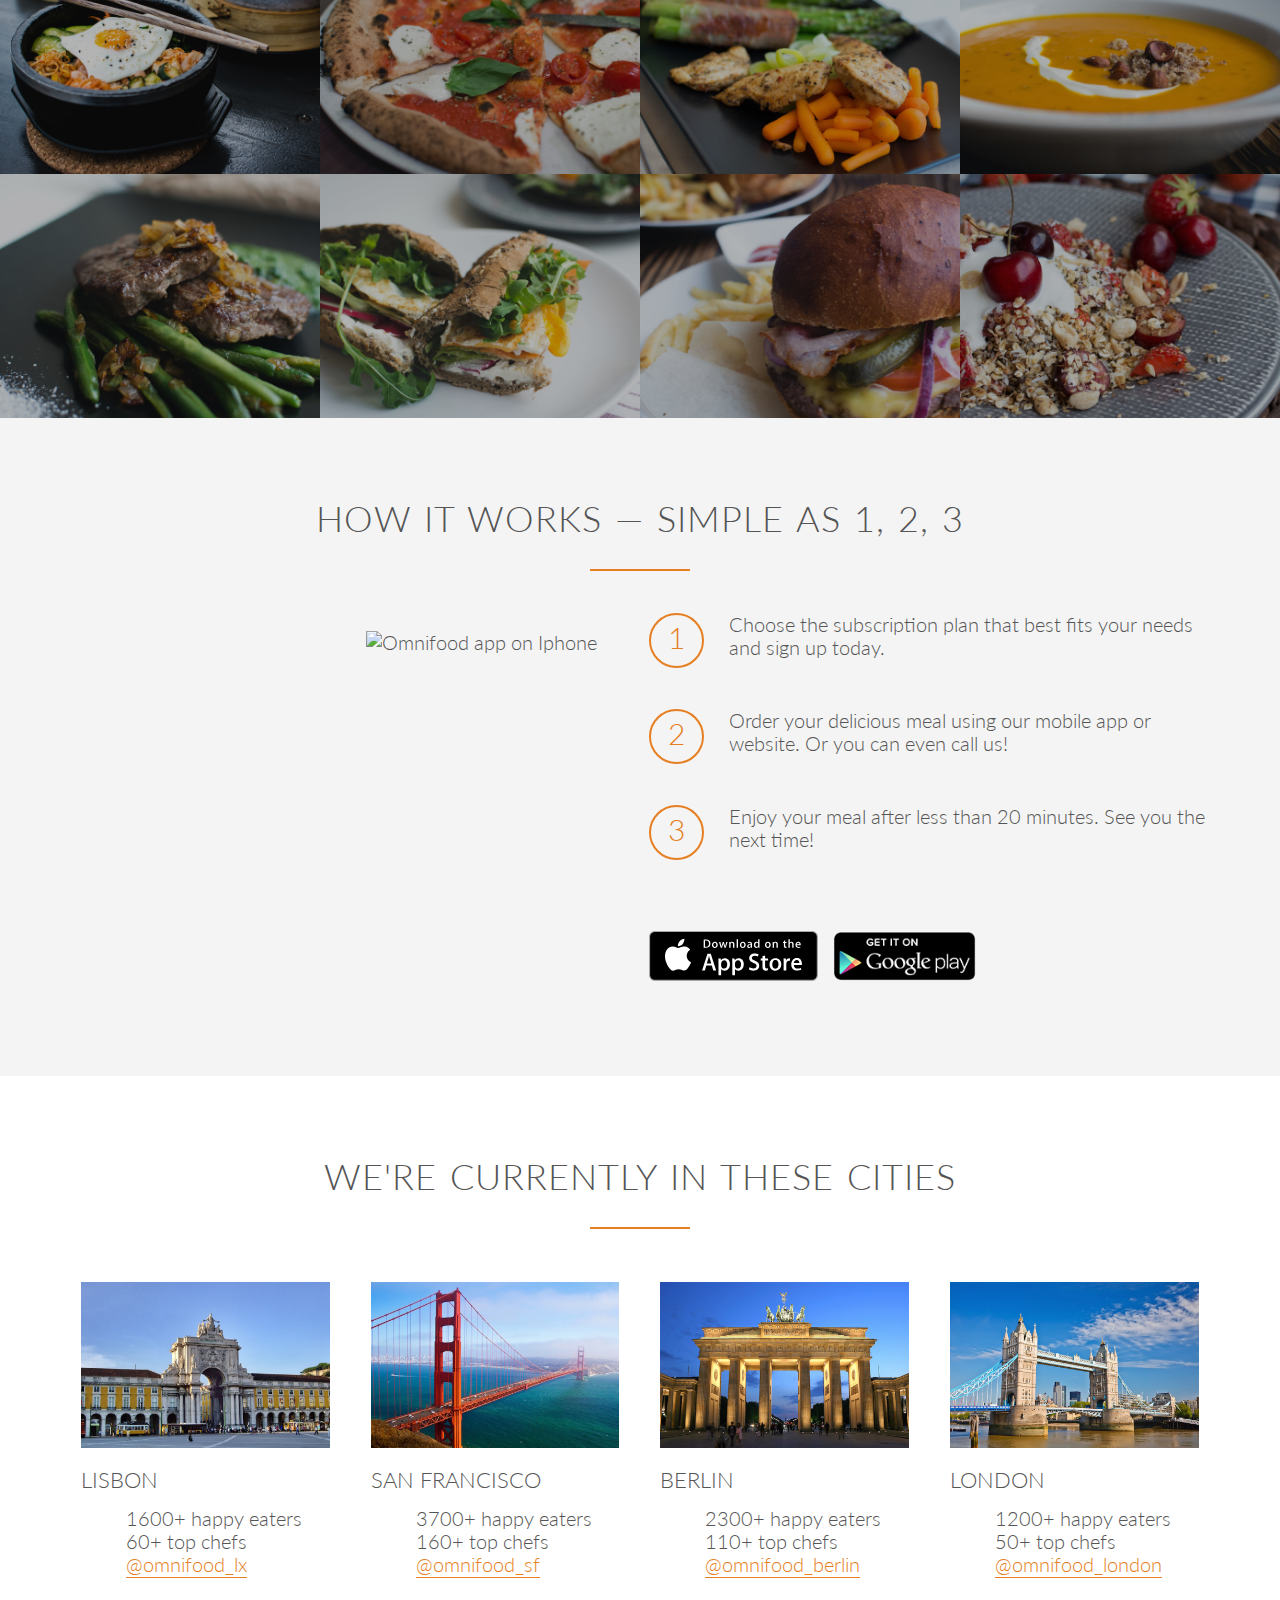
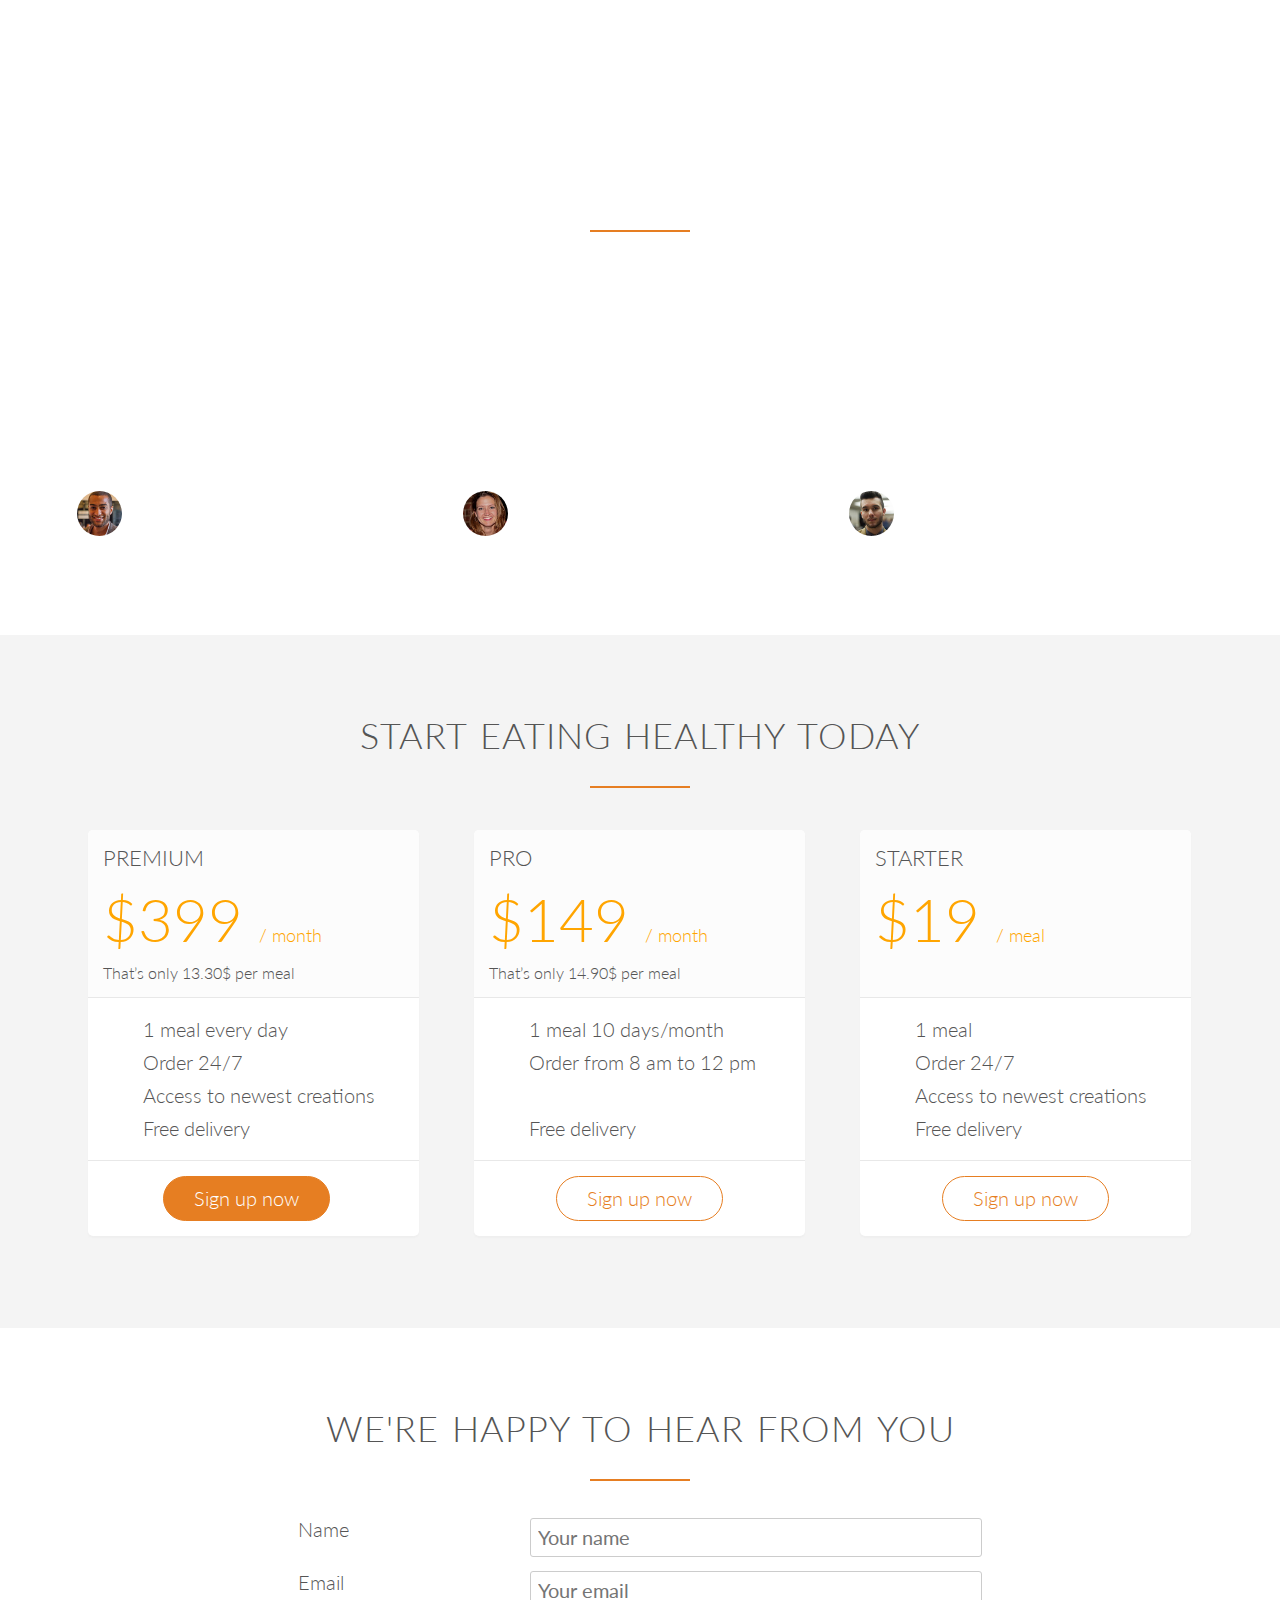
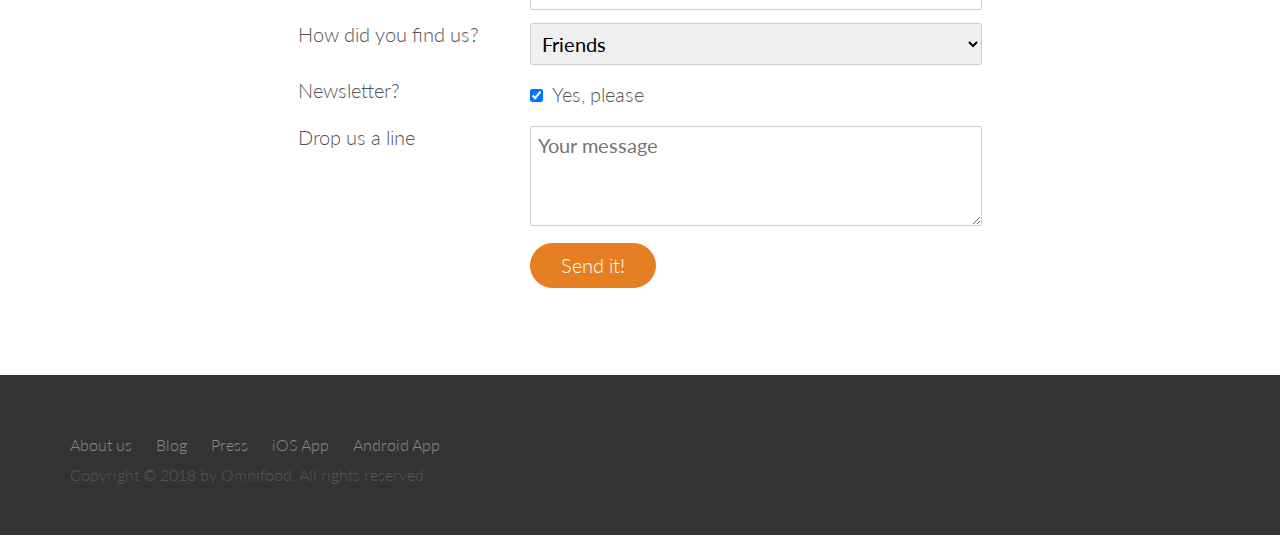
==== commit 34235ece: "Added css to footer" ====
--- a/Omnifood/index.html
+++ b/Omnifood/index.html
@@ -420,24 +420,24 @@
     <div class="row">
       <div class="col span-1-of-2">
         <ul class="footer-nav">
-          <li><a href="#"></a>About us</li>
-          <li><a href="#"></a>Blog</li>
-          <li><a href="#"></a>Press</li>
-          <li><a href="#"></a>iOS App</li>
-          <li><a href="#"></a>Android App</li>
+          <li><a href="#">About us</a></li>
+          <li><a href="#">Blog</a></li>
+          <li><a href="#">Press</a></li>
+          <li><a href="#">iOS App</a></li>
+          <li><a href="#">Android App</a></li>
         </ul>
       </div>
       <div class="col span-1-of-2">
         <ul class="social-links">
-          <li><a href="#"></a><ion-icon name="logo-facebook"></ion-icon></li>
-          <li><a href="#"></a><ion-icon name="logo-twitter"></ion-icon></li>
-          <li><a href="#"></a><ion-icon name="logo-instagram"></ion-icon></li>
-          <li><a href="#"></a><ion-icon name="logo-googleplus"></ion-icon></li>
+          <li><a href="#"></a><ion-icon class="fb"name="logo-facebook"></ion-icon></li>
+          <li><a href="#"></a><ion-icon class="twitter"name="logo-twitter"></ion-icon></li>
+          <li><a href="#"></a><ion-icon class="ig"name="logo-instagram"></ion-icon></li>
+          <li><a href="#"></a><ion-icon class="googleplus"name="logo-googleplus"></ion-icon></li>
         </ul>
       </div>
     </div>
       <div class="row">
-        <p>Copyright &copy; 2015 by Omnifood. All rights reserved.</p>
+        <p>Copyright &copy; 2018 by Omnifood. All rights reserved.</p>
       </div>
   </footer>
 
--- a/Omnifood/resources/css/style.css
+++ b/Omnifood/resources/css/style.css
@@ -130,6 +130,14 @@
   vertical-align: middle;
   margin-top: -5px;
   margin-right: 10px;
+}
+
+.social-links ion-icon  {
+  list-style: none;
+  float: right;
+  color: #888;
+  font-size: 160%;
+  text-align: right;
 }
 
 /* ------LINKS------*/
@@ -500,3 +508,78 @@
 }
 
 *:focus {outline: none;}
+
+/* ------------------------------------- */
+/* FOOTER */
+/* --------------------------------------*/
+
+footer {
+  background-color: #333;
+  padding: 50px;
+  font-size: 80%;
+}
+
+.footer-nav{
+  list-style: none;
+  float: left;
+}
+
+.footer-nav li,
+.social-links li{
+  display: inline-block;
+  margin-right: 20px;
+}
+
+.footer-nav li:last-child,
+.social-links li:last-child{
+  display: inline-block;
+  margin-right: 0;
+}
+
+
+.footer-nav li a:link,
+.footer-nav li a:visited,
+.social-links li a:link,
+.social-links li a:visited{
+  text-decoration: none;
+  border: 0;
+  color: #888;
+  transition: color 0.2s;
+}
+
+.footer-nav li a:hover,
+.footer-nav li a:active {
+  color: #ddd;
+}
+
+.social-links li a:link,
+.social-links li a:visited{
+  font-size: 160%;
+}
+
+.fb,
+.twitter,
+.ig,
+.googleplus {
+  transition: 0.2s;
+}
+
+.fb:hover{
+  color:#3b5998;
+}
+.twitter:hover{
+  color:#00aced;
+}
+.ig:hover{
+  color:#517fa4;
+}
+.googleplus:hover{
+  color:#dd4b39;
+}
+
+
+.footer p {
+  color: #888;
+  text-align: center;
+  margin-top: 20px;
+}
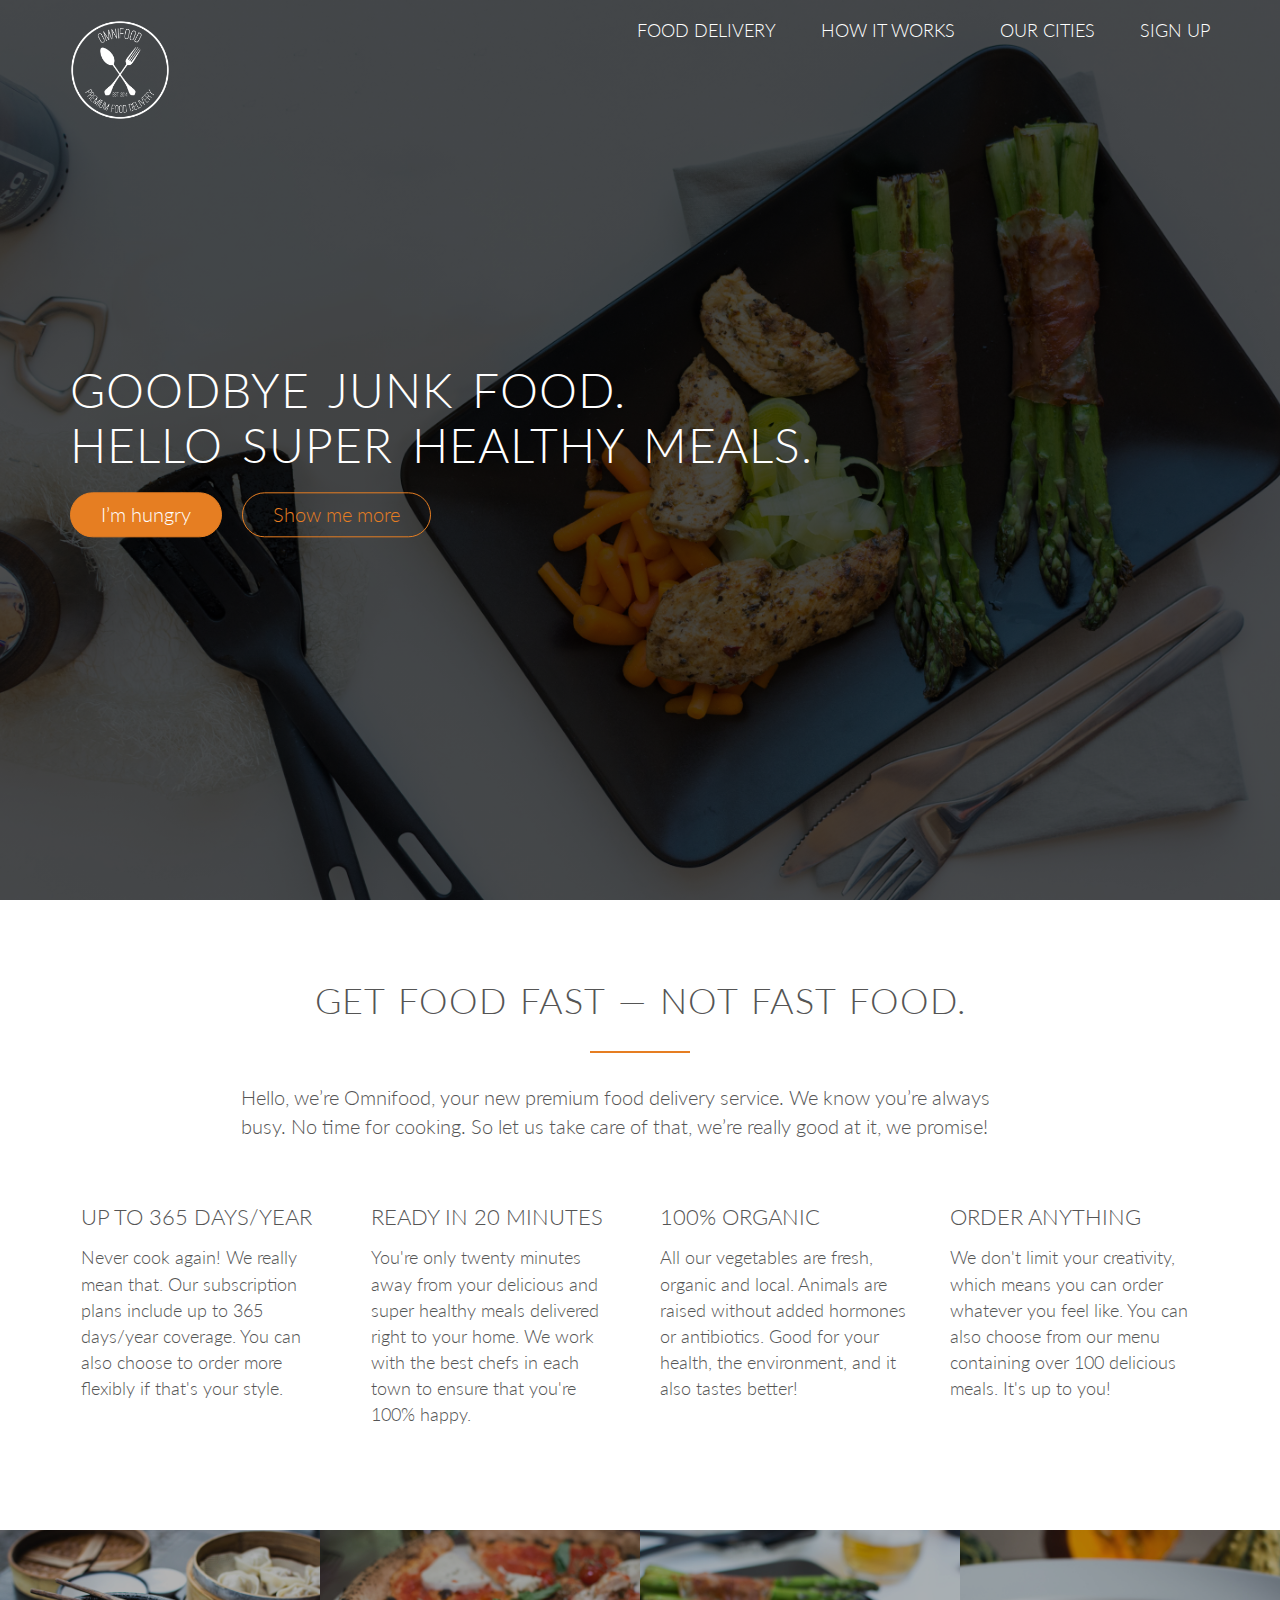
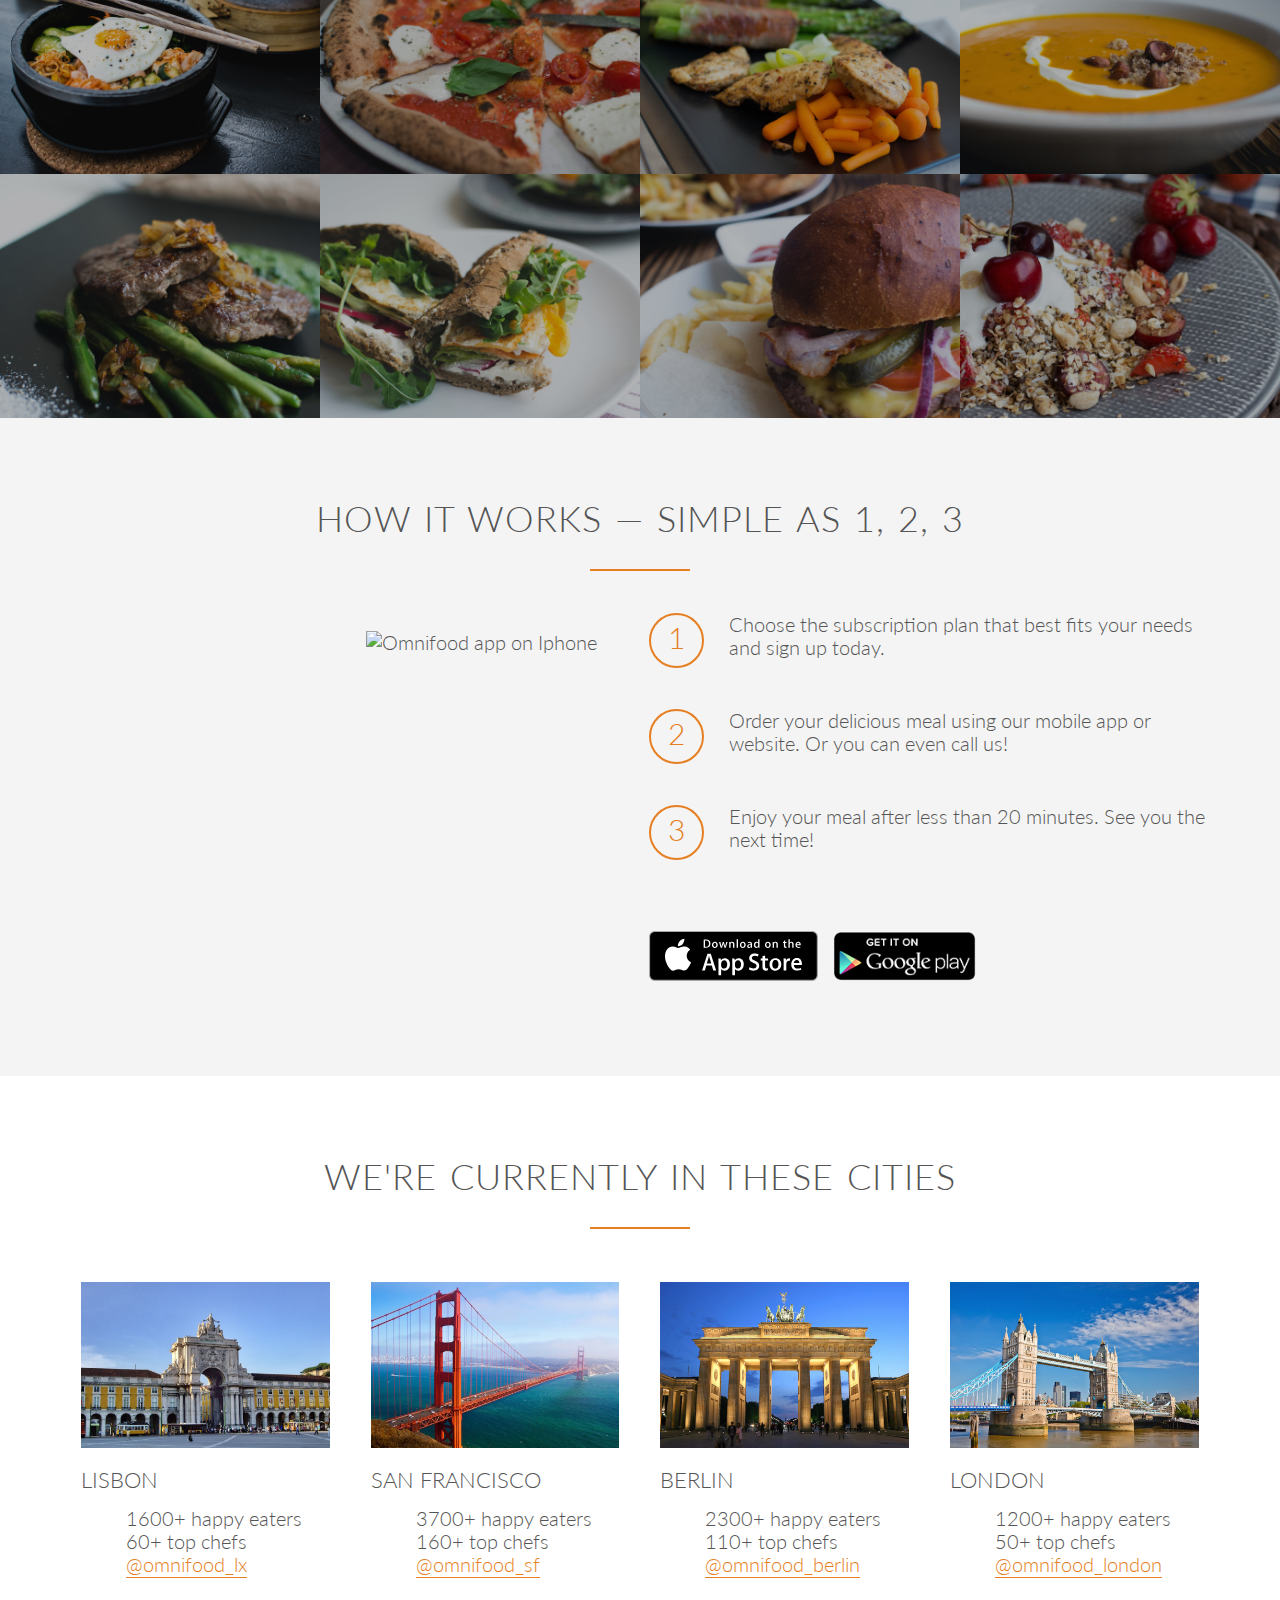
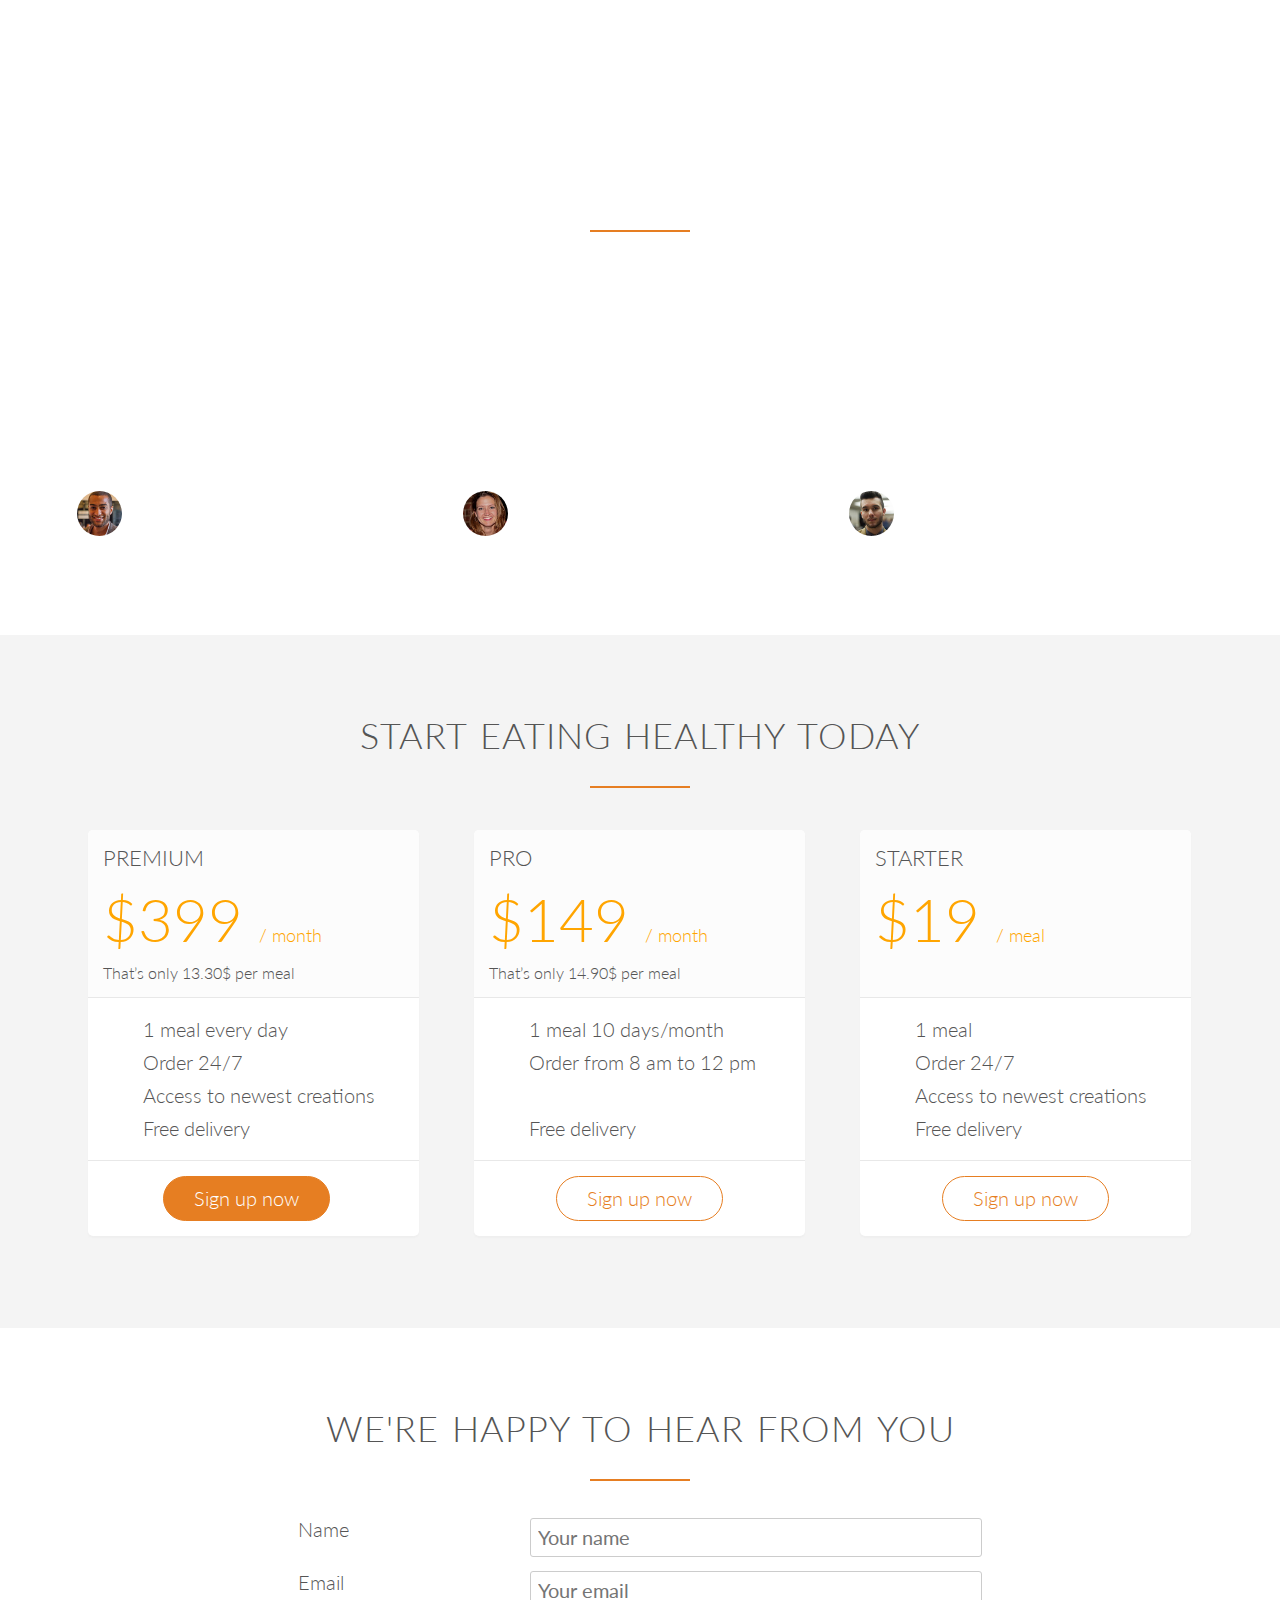
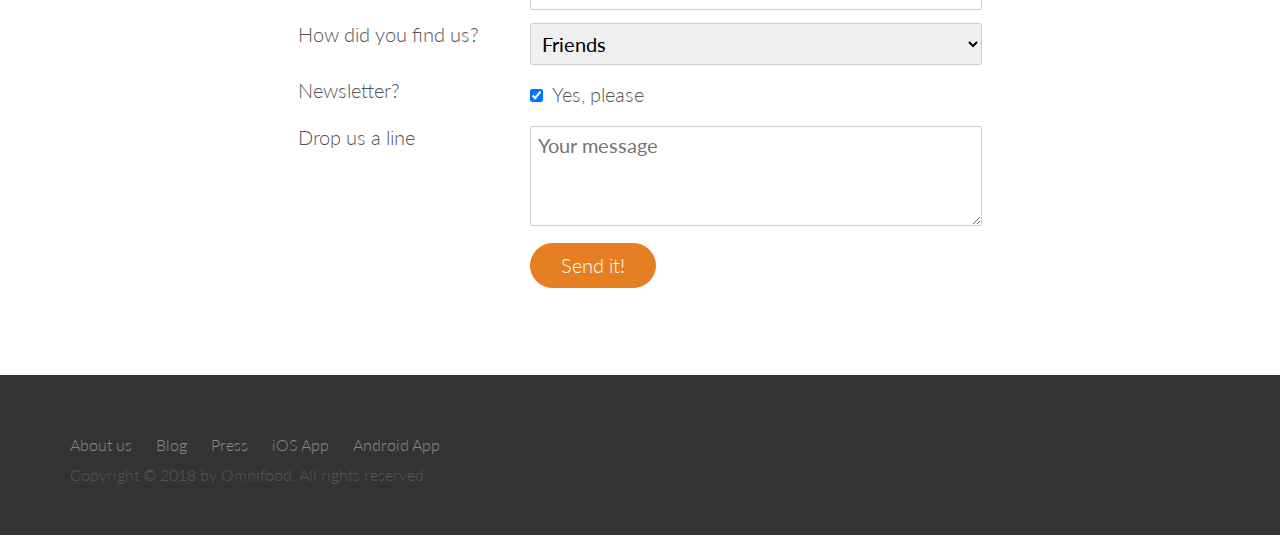
==== commit ebd1c17e: "Added some jquery" ====
--- a/Omnifood/index.html
+++ b/Omnifood/index.html
@@ -1,10 +1,13 @@
 <!DOCTYPE html>
 <html lang="en" dir="ltr">
   <head>
+
+    <meta name="viewport" content="width=device-width, initial-scale=1.0">
     <link rel="stylesheet" type="text/css" href="vendors/css/normalize.css">
     <link rel="stylesheet" type="text/css" href="vendors/css/Grid.css">
     <script src="https://unpkg.com/ionicons@4.2.2/dist/ionicons.js"></script>
     <link rel="stylesheet" type="text/css" href="resources/css/style.css">
+    <link rel="stylesheet" type="text/css" href="resources/css/queries.css">
     <link href="https://fonts.googleapis.com/css?family=Lato:100,300,300i,400" rel="stylesheet">
     <title>Omnifood</title>
   </head>
@@ -13,6 +16,7 @@
       <nav>
         <div class="row">
           <img src="resources/img/logo-white.png" alt="Omnifood logo" class="logo">
+          <img src="resources/img/logo.png" alt="Omnifood logo" class="logo-black">
           <ul class="main-nav">
             <li><a href="#">Food delivery</a></li>
             <li><a href="#">How it works</a></li>
@@ -28,7 +32,7 @@
       </div>
     </header>
 <!-- section features -->
-    <section class="section-features">
+    <section class="section-features js--section-features">
       <div class="row">
         <h2>Get food fast &mdash; not fast food.</h2>
         <p class="long-copy">
@@ -441,5 +445,12 @@
       </div>
   </footer>
 
+
+  <script src="https://ajax.googleapis.com/ajax/libs/jquery/1.12.4/jquery.min.js"></script>
+  <script src="https://cdn.jsdelivr.net/npm/respond.js@1.4.2/dest/respond.min.js"></script>
+  <script src="https://cdn.jsdelivr.net/npm/html5shiv@3.7.3/dist/html5shiv.min.js"></script>
+  <script src="https://cdn.jsdelivr.net/npm/selectivizr@1.0.3/selectivizr.min.js"></script>
+  <script src="vendors/js/noframework.waypoints.min.js"></script>
+  <script src="resources/js/script.js"></script>
   </body>
 </html>
--- a/Omnifood/resources/css/style.css
+++ b/Omnifood/resources/css/style.css
@@ -8,16 +8,19 @@
 * {
   margin: 0;
   padding: 0;
-  box-sizing: border-box;
-}
-
-html {
+  -webkit-box-sizing: border-box;
+          box-sizing: border-box;
+}
+
+html,
+body {
   background-color: #fff;
   color: #555;
   font-family: 'Lato', 'Arial', sans-serif;
   font-weight: 300;
   font-size: 20px;
   text-rendering: optimizeLegibility;
+  overflow-x: hidden;
 }
 
 .clearfix {zoom: 1}
@@ -148,6 +151,7 @@
   text-decoration: none;
   border-bottom: 1px solid #e67e22;
   padding-bottom: 1px;
+  -webkit-transition: border-bottom 0.2s, color 0.2s;
   transition: border-bottom 0.2s, color 0.2s;
 }
 
@@ -167,6 +171,7 @@
   font-weight: 300;
   text-decoration: none;
   border-radius: 200px;
+  -webkit-transition: background-color 0.2s, border 0.2s, color 0.2s;
   transition: background-color 0.2s, border 0.2s, color 0.2s;
 }
 
@@ -208,6 +213,7 @@
 /* --------------------------------------*/
 
 header {
+  background-image: -webkit-gradient (linear, left top, left bottom, from(rgba(0, 0, 0, 0.7)), to(rgba(0, 0, 0, 0.7))), url(img/hero.jpg);
   background-image: linear-gradient(rgba(0, 0, 0, 0.7), rgba(0, 0, 0, 0.7)), url(img/hero.jpg);
   background-size: cover;
   background-position: center;
@@ -220,16 +226,25 @@
   width: 1140px;
   top: 50%;
   left: 50%;
-  transform: translate(-50%, -50%);
-}
-
-.logo {
+  -webkit-transform: translate(-50%, -50%);
+          transform: translate(-50%, -50%);
+}
+
+.logo{
   height: 100px;
   width: auto;
   float: left;
   margin-top: 20px;
 }
 
+.logo-black {
+  display: none;
+  height: 50px;
+  width: auto;
+  float: left;
+  margin: 5px 0;
+}
+/* main nav*/
 .main-nav {
   float: right;
   list-style: none;
@@ -249,6 +264,7 @@
   text-transform: uppercase;
   font-size: 90%;
   border-bottom: 2px solid transparent;
+  -webkit-transition: border-bottom 0.2s;
   transition: border-bottom 0.2s;
 }
 
@@ -256,6 +272,28 @@
 .main-nav li a:active {
   border-bottom: 2px solid #e67e22;
 }
+
+/* Sticky nav*/
+
+.sticky {
+  position: fixed;
+  top: 0;
+  left: 0;
+  width: 100%;
+  background-color: rgba(255, 255, 255, 0.98);
+  box-shadow: 0 2px 2px #efefef;
+}
+
+.main-nav {margin-top: 18px;}
+
+.sticky .main-nav li a:link,
+.sticky .main-nav li a:visited {
+  padding: 16px 0;
+  color: #555;
+}
+.sticky .logo {display: none;}
+.sticky .logo-black {display: block;}
+
 
 
 /* ------------------------------------- */
@@ -295,13 +333,18 @@
   opacity: 0.7;
   width: 100%;
   height: auto;
-  transform: scale(1.15);
+  -webkit-transform: scale(1.15);
+          transform: scale(1.15);
+  -webkit-transition: opacity 0.5s, -webkit-transform 0.5s;
+  transition: opacity 0.5s, -webkit-transform 0.5s;
   transition: transform 0.5s, opacity 0.5s;
+  transition: transform 0.5s, opacity 0.5s, -webkit-transform 0.5s;
 }
 
 .meal-photo img:hover {
   opacity: 1;
-  transform: scale(1.03);
+  -webkit-transform: scale(1.03);
+          transform: scale(1.03);
 
 }
 
@@ -385,6 +428,7 @@
 /* --------------------------------------*/
 
 .section-testimonials {
+  background-image: -webkit-gradient(linear, left top, left bottom, from(rgba(0, 0, 0, 0.8)), to(rgba(0, 0, 0, 0.8))), url(img/back-customers.jpg);
   background-image: linear-gradient(rgba(0, 0, 0, 0.8), rgba(0, 0, 0, 0.8)), url(img/back-customers.jpg);
   background-size: cover;
   color: #fff;
@@ -437,7 +481,8 @@
   border-radius: 5px;
   width: 90%;
   margin-left: 5%;
-  box-shadow: 0 2px 2px #efefef;
+  -webkit-box-shadow: 0 2px 2px #efefef;
+          box-shadow: 0 2px 2px #efefef;
 }
 
 .plan-box div{
@@ -524,6 +569,11 @@
   float: left;
 }
 
+.social-links {
+    list-style: none;
+    float: right;
+}
+
 .footer-nav li,
 .social-links li{
   display: inline-block;
@@ -544,6 +594,7 @@
   text-decoration: none;
   border: 0;
   color: #888;
+  -webkit-transition: color 0.2s;
   transition: color 0.2s;
 }
 
@@ -561,6 +612,7 @@
 .twitter,
 .ig,
 .googleplus {
+  -webkit-transition: 0.2s;
   transition: 0.2s;
 }
 
--- a/Omnifood/resources/css/queries.css
+++ b/Omnifood/resources/css/queries.css
@@ -0,0 +1,82 @@
+/* Big tablet to 1200px (widths smaler than the 1140px row)*/
+@media only screen and (max-width: 1200px){
+  .hero-text-box {
+    width: 100%;
+    padding: 0 2%;
+  }
+
+  .row {padding: 0 2%;}
+}
+
+
+/* Small tablet to big tablet: from 768px to 1023px*/
+@media only screen and (max-width: 1023px){
+  body{ font-size: 18px; }
+  section {padding: 60px 0;}
+
+  .long-copy{
+    width: 80%;
+    margin-left: 10%;
+  }
+
+  .steps-box{margin-top: 10px;}
+  .steps-box:last-child{margin-top: 10px;}
+  .work-step {margin-bottom: 40px;}
+  .work-step:last-of-type{margin-bottom: 60px;}
+
+  .app-screen{width: 50%;}
+
+  .city-feature ion-icon{
+    width: 17px;
+    margin-right: 5px;
+  }
+  .city-feature{ font-size: 90%;}
+
+  .plan-box{
+    width: 100%;
+    margin-left: 0;
+  }
+
+  .plan-price{ font-size: 250%;}
+
+  .contact-form {width: 80%;}
+
+}
+
+
+
+/* Small phones to small tablets: from 481px to 767px */
+@media only screen and (max-width: 767px){
+  body { font-size: 16px;}
+  section {padding: 30px 0;}
+  .row,
+  .hero-text-box {padding: 0 4%;}
+  .col {
+    width: 100%;
+    margin: 0 0 4% 0;
+  }
+  .main-nav{display: none;}
+  h1 {font-size: 180%;}
+  h2 {font-size: 150%;}
+  .long-copy{
+    width: 100%;
+    margin-left: 0%;
+  }
+
+  .work-step {margin-bottom: 20px;}
+  .work-step:last-of-type{margin-bottom: 20px;}
+
+  .works-step div{
+    height: 40px;
+    width: 40px;
+    padding: 4px;
+    margin-right: 15px;
+  }
+}
+
+
+/* small phones: 0 to 480px */
+@media only screen and (max-width: 480px){
+  section{ padding: 25px 0;}
+  .contact-form{width: 100%;}
+}
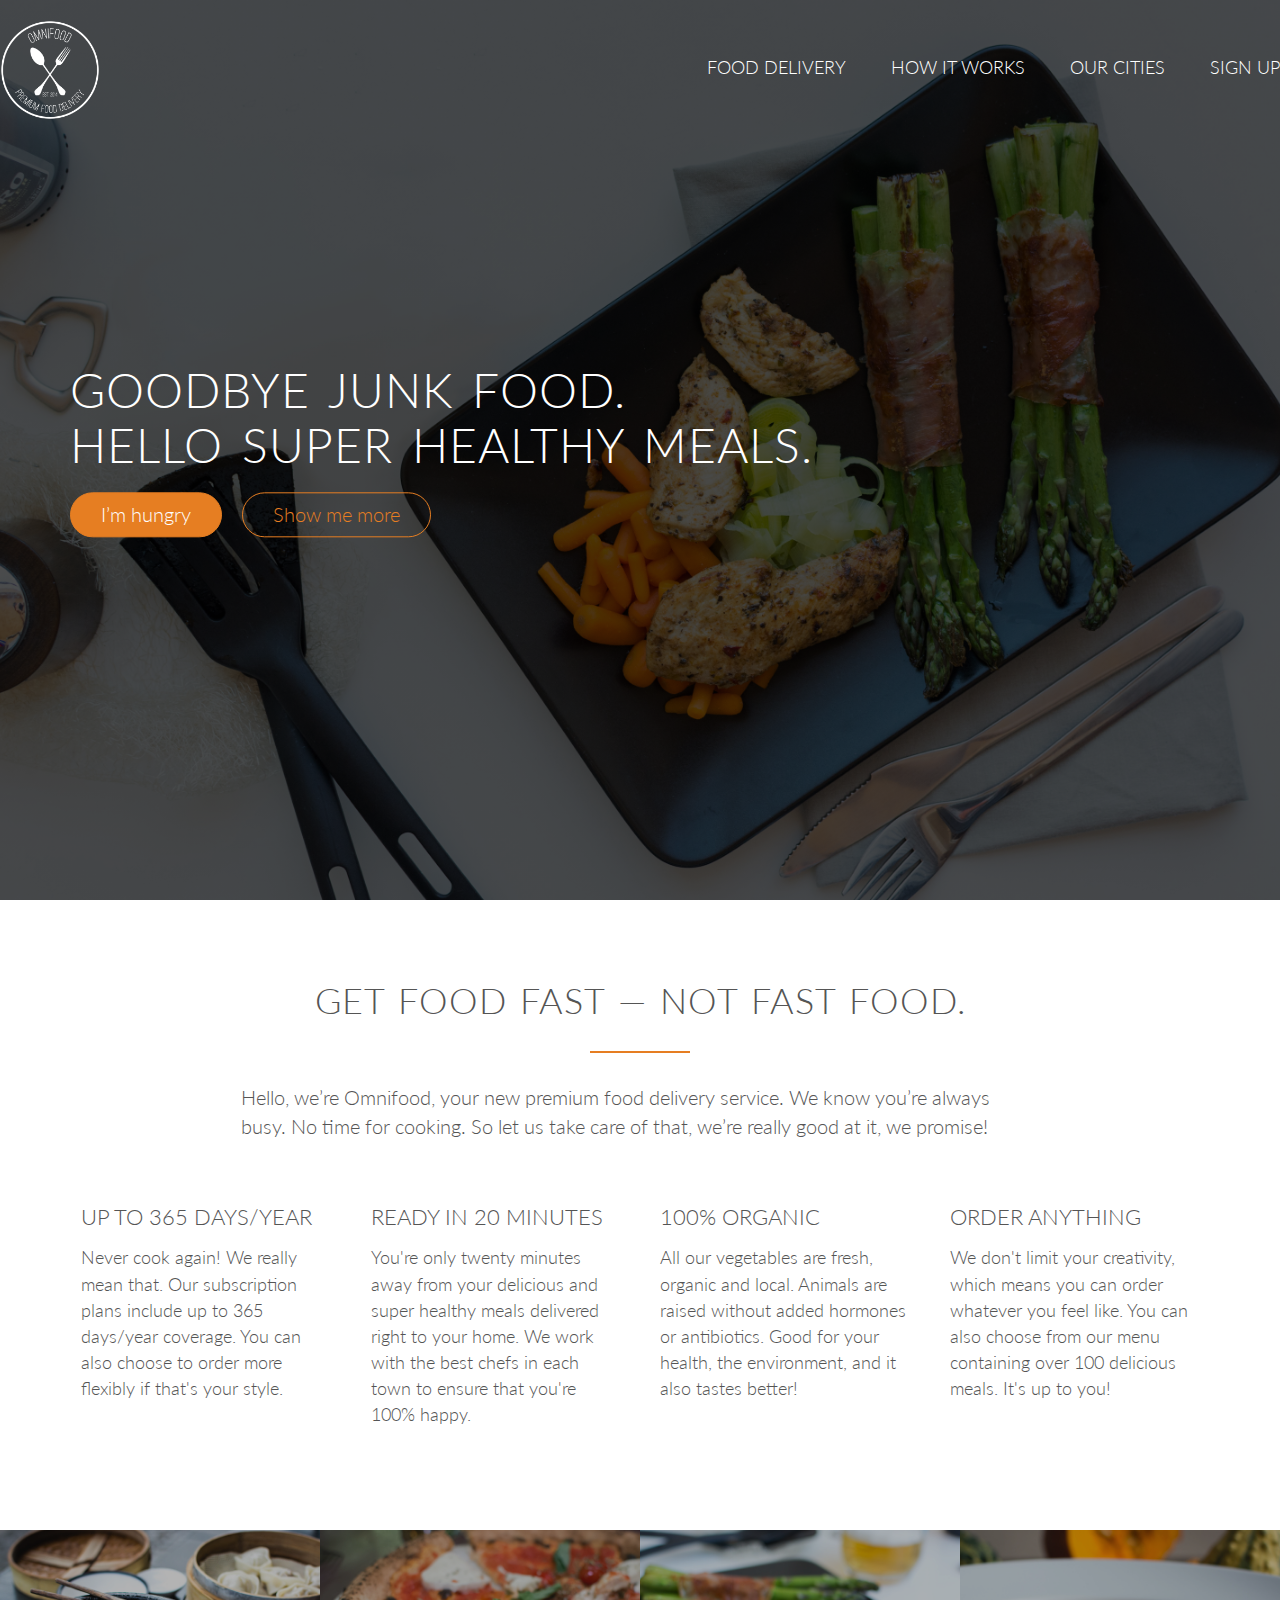
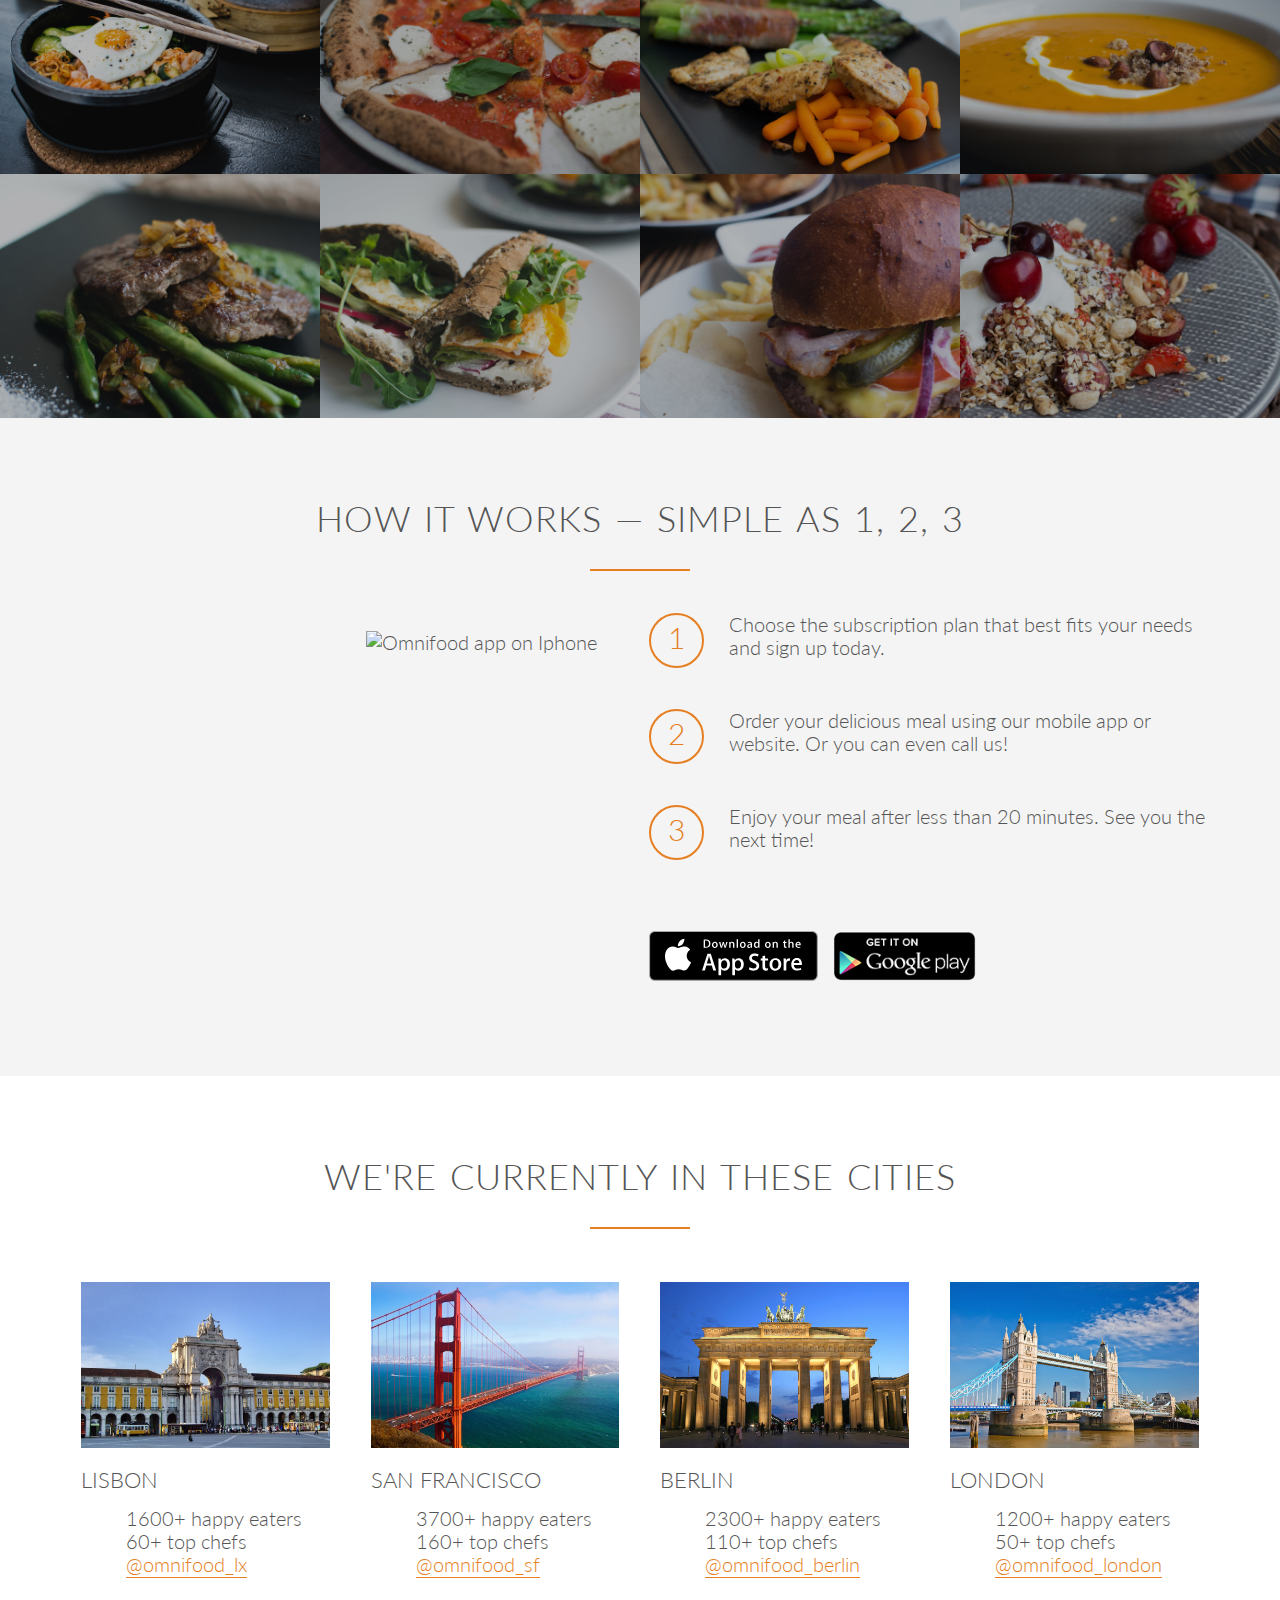
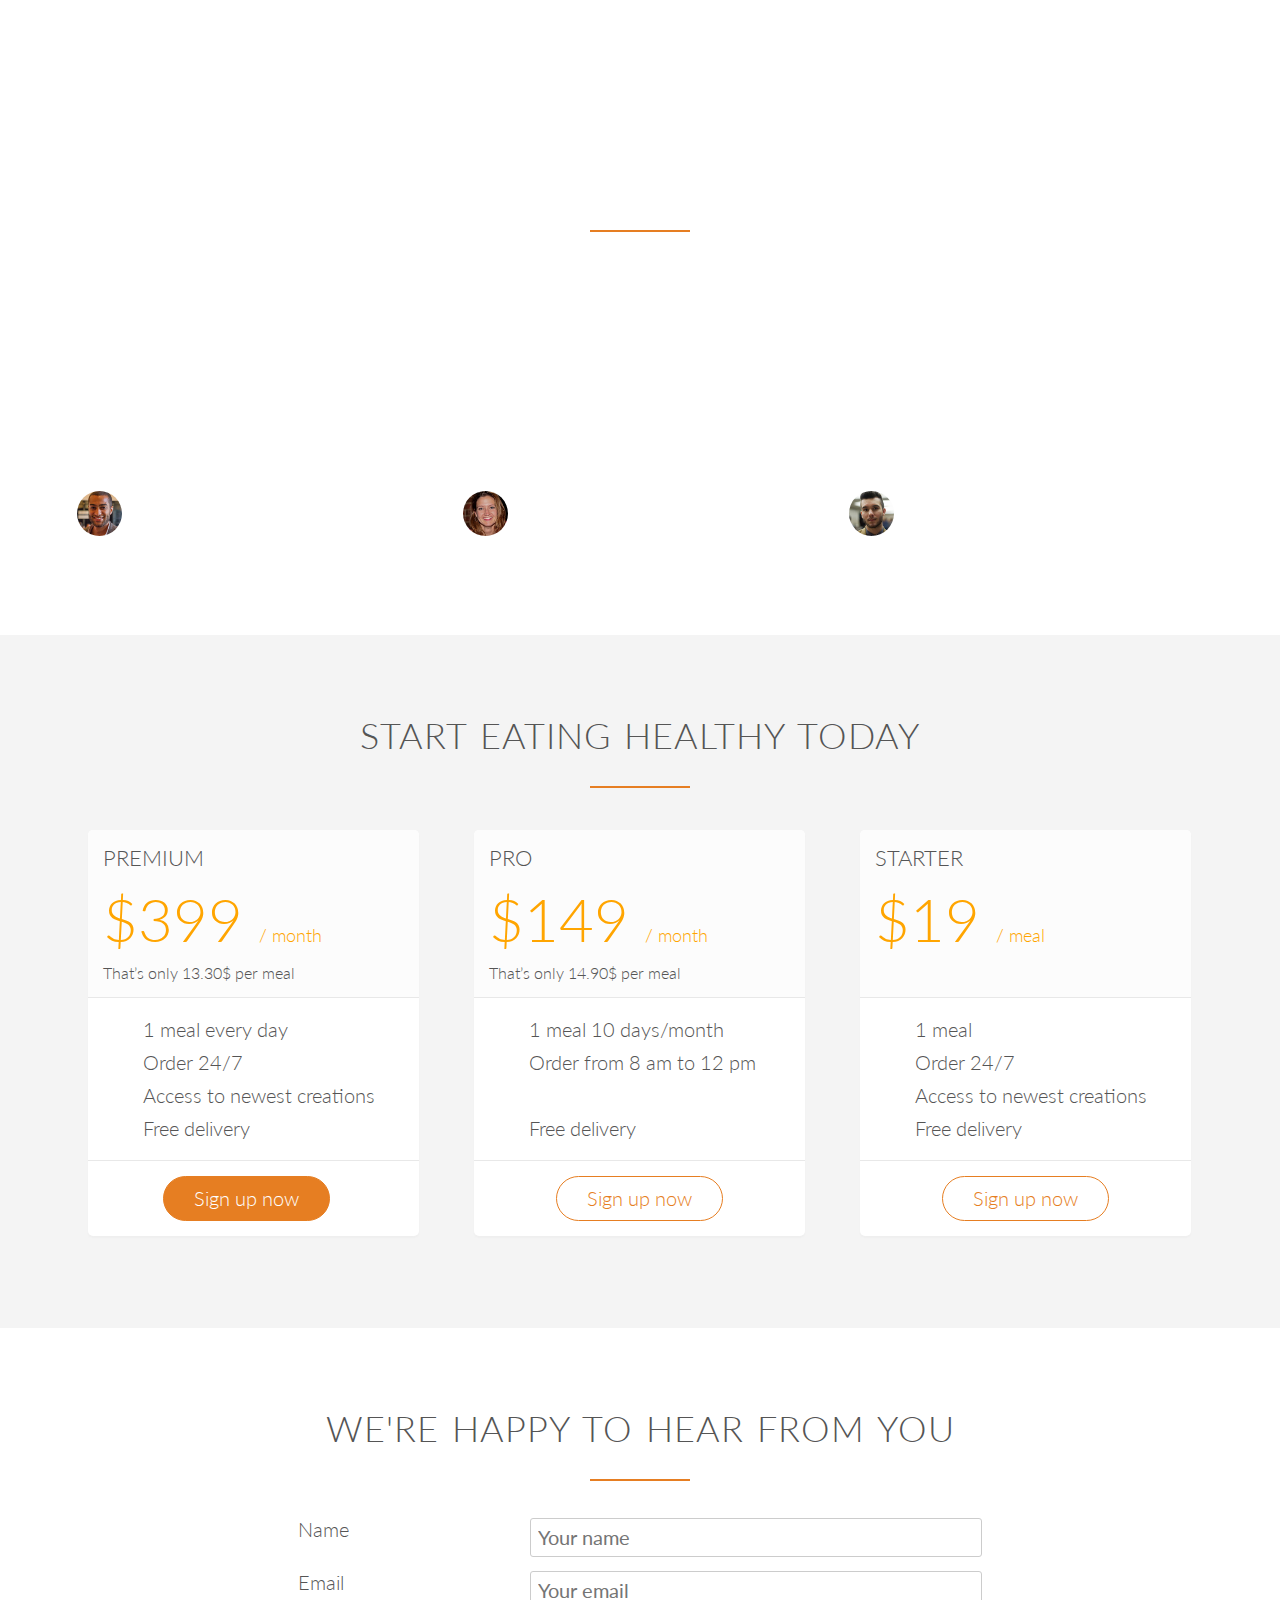
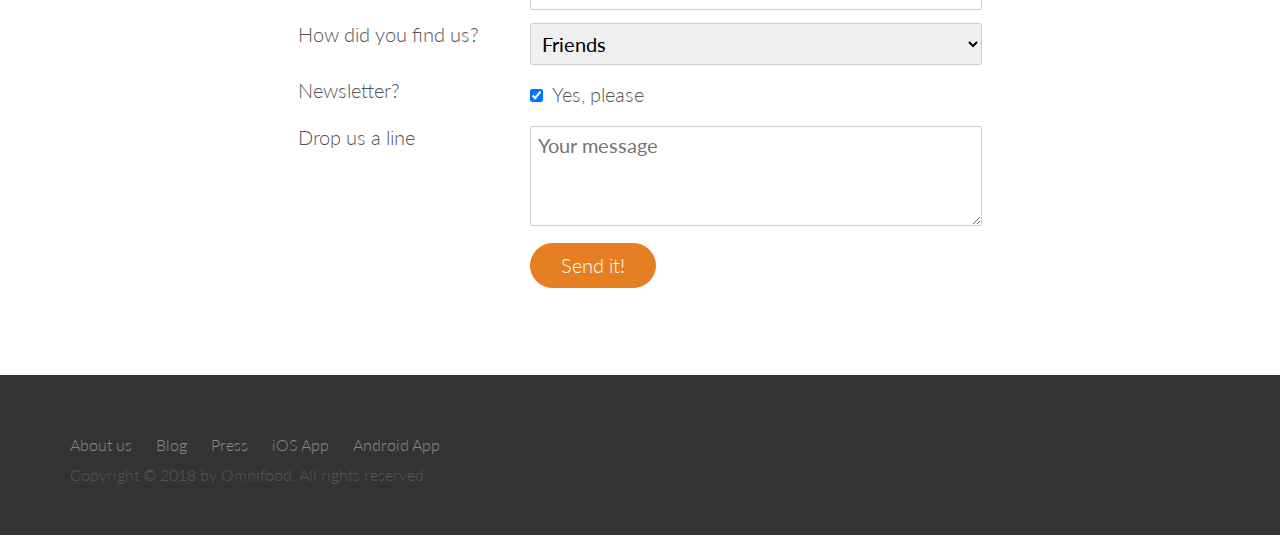
==== commit 57b5d77f: "Added sticky nav" ====
--- a/Omnifood/index.html
+++ b/Omnifood/index.html
@@ -14,7 +14,7 @@
   <body>
     <header>
       <nav>
-        <div class="row">
+        <d>
           <img src="resources/img/logo-white.png" alt="Omnifood logo" class="logo">
           <img src="resources/img/logo.png" alt="Omnifood logo" class="logo-black">
           <ul class="main-nav">
@@ -27,8 +27,8 @@
       </nav>
       <div class="hero-text-box">
         <h1>Goodbye junk food.<br>Hello super healthy meals.</h1>
-        <a class="btn btn-full" href="#">I’m hungry</a>
-        <a class="btn btn-ghost"href="#">Show me more</a>
+        <a class="btn btn-full js--scroll-to-plans" href="#">I’m hungry</a>
+        <a class="btn btn-ghost js--scroll-to-start"href="#">Show me more</a>
       </div>
     </header>
 <!-- section features -->
@@ -452,5 +452,6 @@
   <script src="https://cdn.jsdelivr.net/npm/selectivizr@1.0.3/selectivizr.min.js"></script>
   <script src="vendors/js/noframework.waypoints.min.js"></script>
   <script src="resources/js/script.js"></script>
+  <script src="vendors/js/jquery.waypoints.min.js"></script>
   </body>
 </html>
--- a/Omnifood/resources/css/style.css
+++ b/Omnifood/resources/css/style.css
@@ -282,9 +282,10 @@
   width: 100%;
   background-color: rgba(255, 255, 255, 0.98);
   box-shadow: 0 2px 2px #efefef;
-}
-
-.main-nav {margin-top: 18px;}
+  z-index: 9999;
+}
+
+.sticky .main-nav {margin-top: 18px;}
 
 .sticky .main-nav li a:link,
 .sticky .main-nav li a:visited {
@@ -428,7 +429,6 @@
 /* --------------------------------------*/
 
 .section-testimonials {
-  background-image: -webkit-gradient(linear, left top, left bottom, from(rgba(0, 0, 0, 0.8)), to(rgba(0, 0, 0, 0.8))), url(img/back-customers.jpg);
   background-image: linear-gradient(rgba(0, 0, 0, 0.8), rgba(0, 0, 0, 0.8)), url(img/back-customers.jpg);
   background-size: cover;
   color: #fff;
